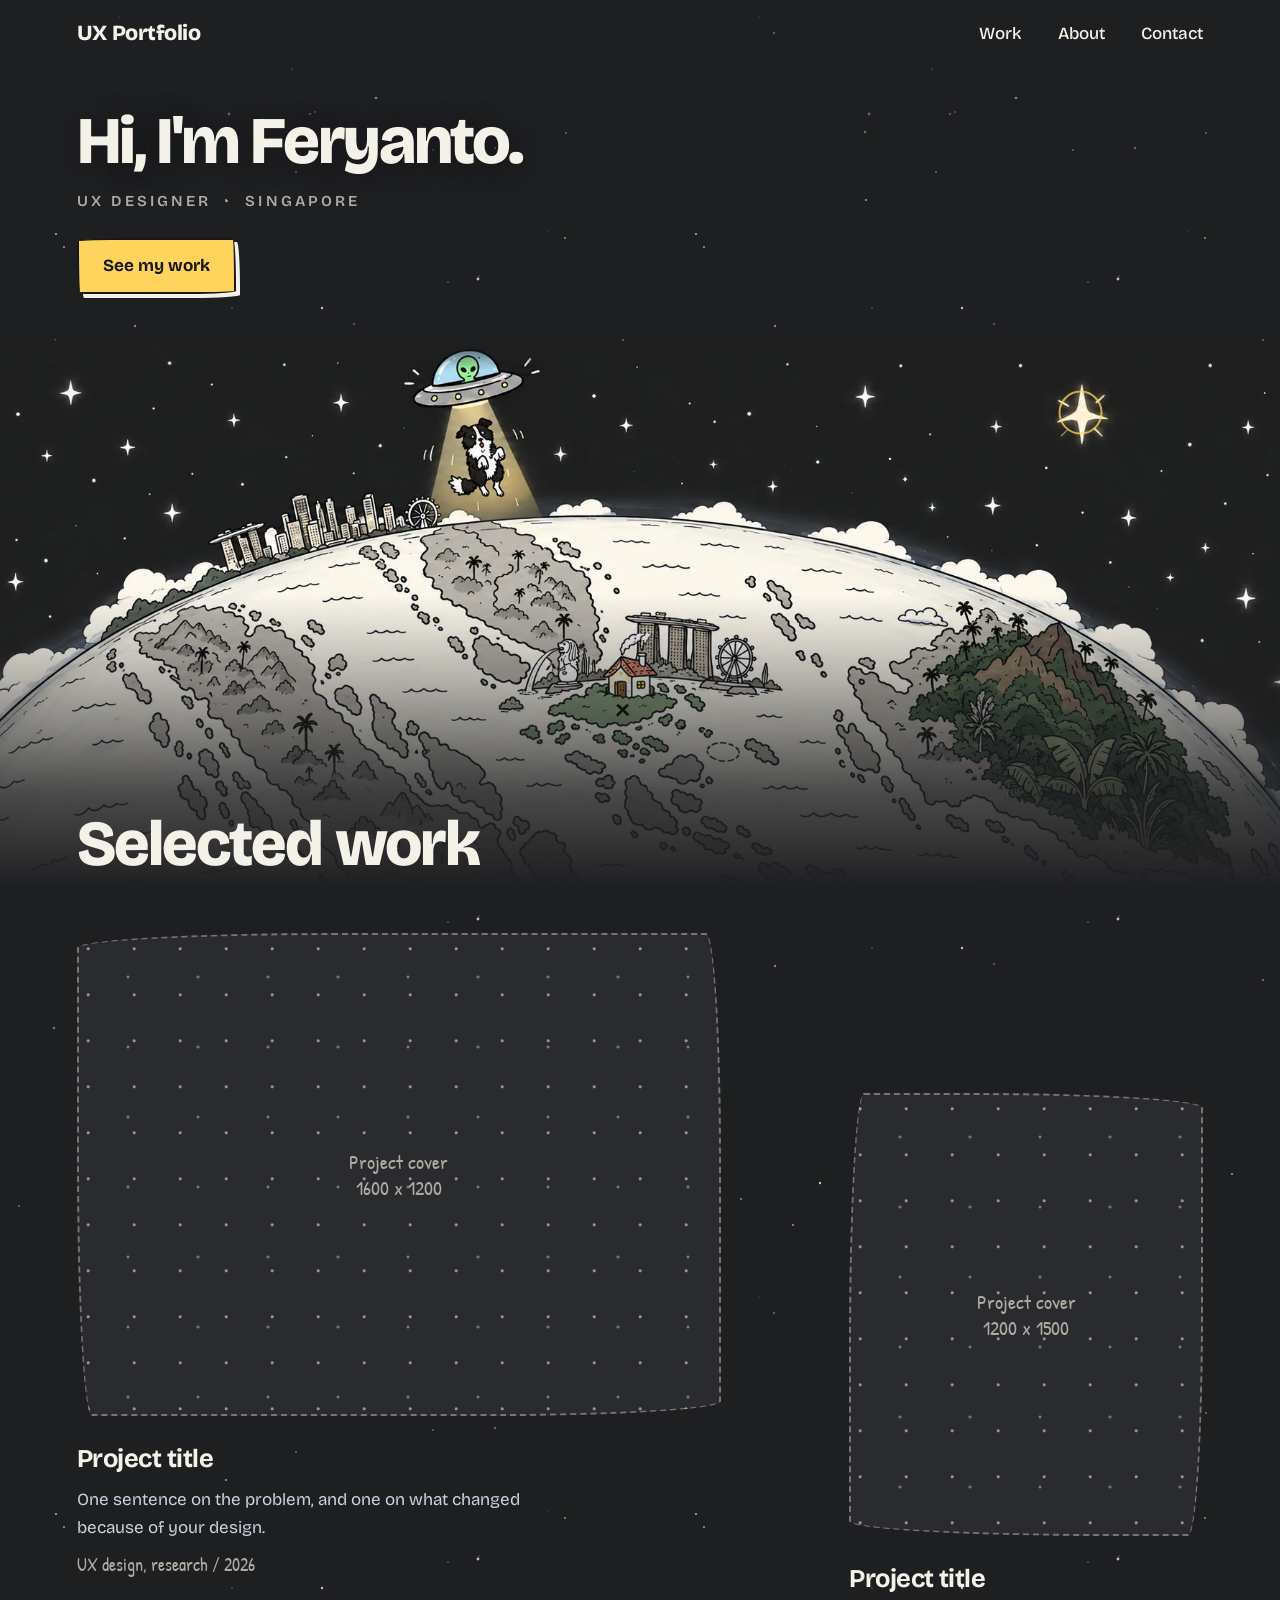
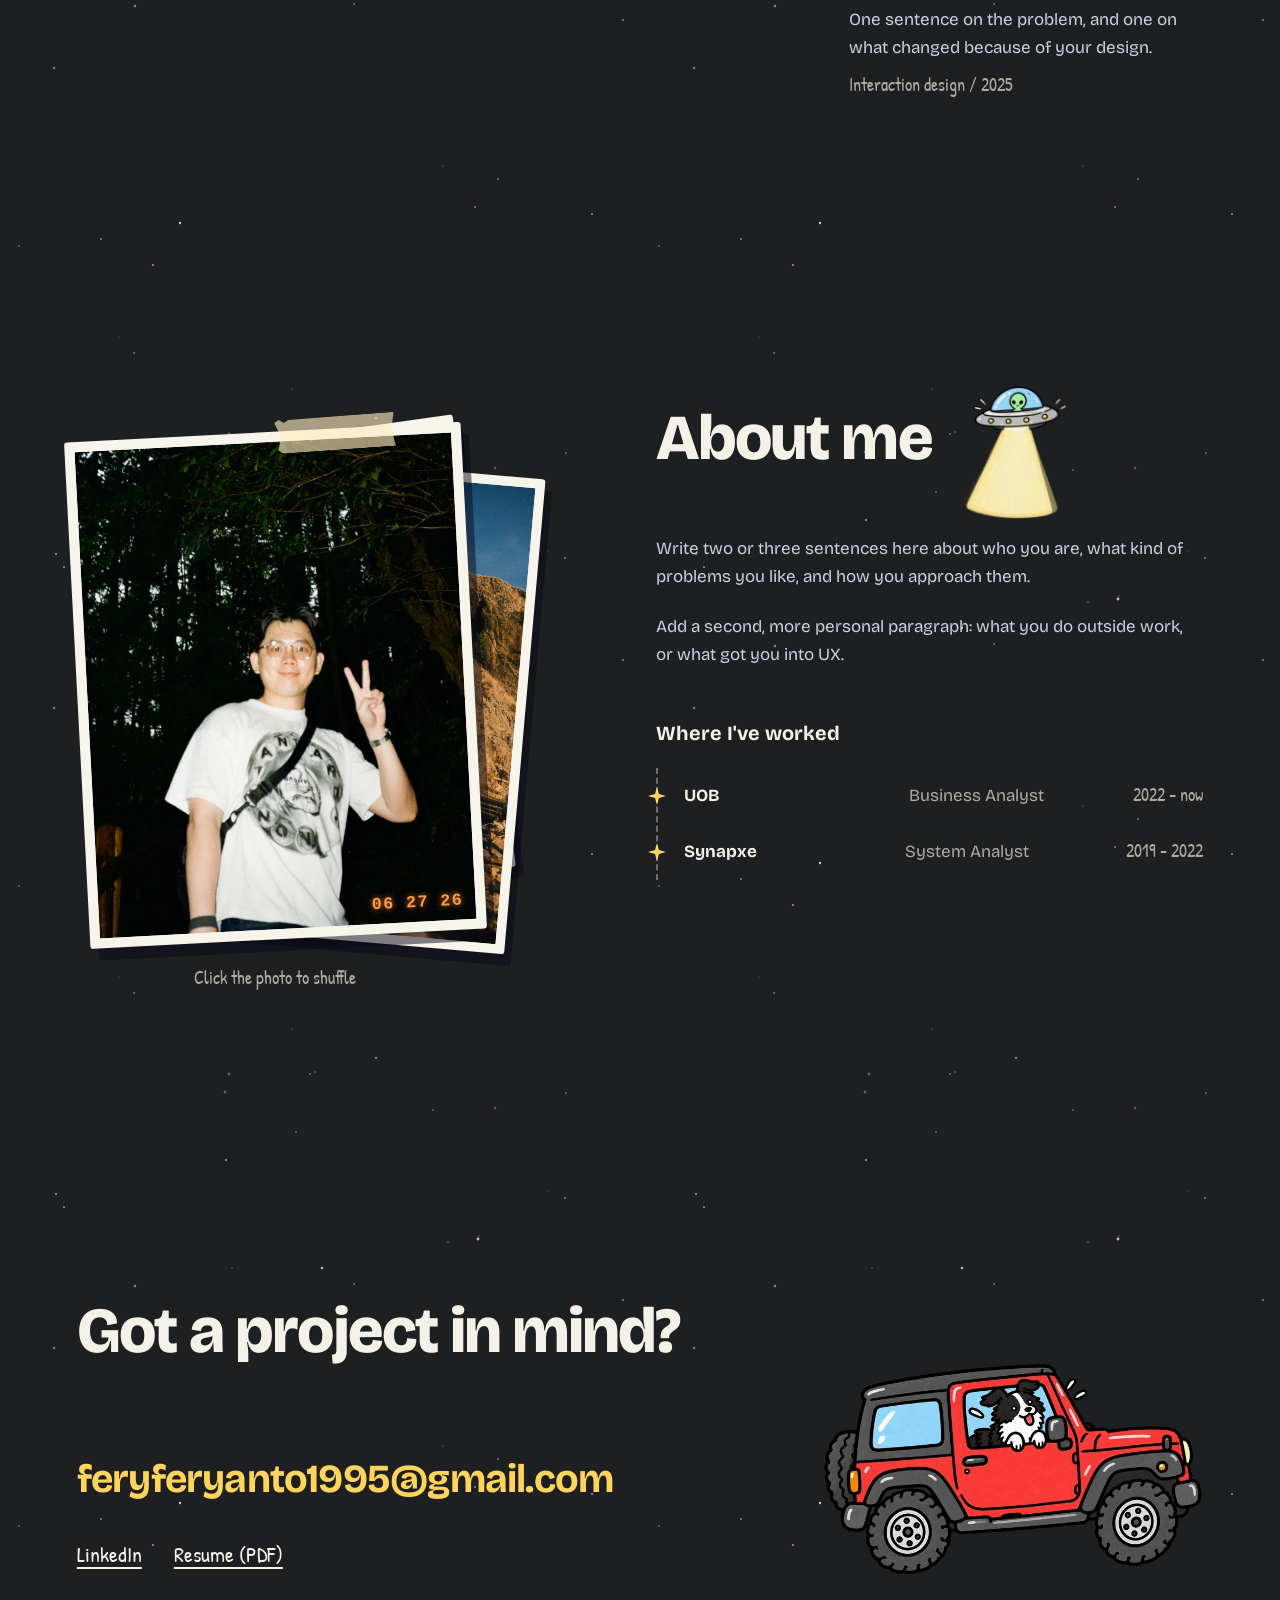
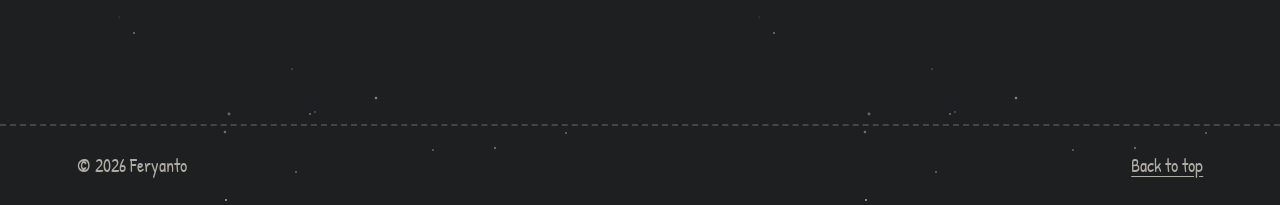
==== index.html @ a729e772 "Readable body text in bright mode; real work history - Paragraph text follows the theme (dark grey i" ====
<!doctype html>
<html lang="en">
<head>
  <meta charset="utf-8">
  <meta name="viewport" content="width=device-width, initial-scale=1">
  <title>Feryanto, UX Designer</title>
  <meta name="description" content="Feryanto is a UX designer based in Singapore.">
  <link rel="preload" as="image" href="assets/hero-globe-grey.webp" fetchpriority="high">
  <link rel="preload" as="image" href="assets/hero-globe-colour.webp">
  <meta name="color-scheme" content="dark">
  <link rel="preconnect" href="https://fonts.googleapis.com">
  <link rel="preconnect" href="https://fonts.gstatic.com" crossorigin>
  <link href="https://fonts.googleapis.com/css2?family=Bricolage+Grotesque:opsz,wght@12..96,400;12..96,500;12..96,700;12..96,800&family=Patrick+Hand&display=swap" rel="stylesheet">
  <link rel="stylesheet" href="style.css">
  <script>
    document.documentElement.classList.add("js");
    try { if (localStorage.getItem("feryanto-theme") === "light") document.documentElement.dataset.theme = "light"; } catch (e) {}
  </script>
</head>
<body>
  <a class="skip" href="#work">Skip to work</a>

  <header class="nav">
    <a class="brand" href="#top">UX Portfolio</a>
    <nav aria-label="Main">
      <a href="#work">Work</a>
      <a href="#about">About</a>
      <a href="#contact">Contact</a>
      <button type="button" class="theme-mini" data-theme-toggle aria-pressed="false" aria-label="Bright mode"></button>
    </nav>
  </header>

  <main id="top">
    <section class="hero" aria-labelledby="hero-title">
      <div class="stage">
        <div class="scenes" role="img" aria-label="Hand-drawn night globe centred on Singapore, Malaysia and Indonesia: a UFO beams up a border collie above the city skyline, with the Merlion, Marina Bay Sands, the Singapore Flyer, a little home and a rainforest mountain.">
        <div class="scene scene-globe">
          <div class="art">
            <img class="art-grey" src="assets/hero-globe-grey.webp" width="1983" height="793" alt="" fetchpriority="high">
            <img class="art-colour" src="assets/hero-globe-colour.webp" width="1983" height="793" alt="" fetchpriority="high">
            <div class="sky-day" aria-hidden="true"></div>
            <button type="button" class="spot" data-key="ufo" data-label="Opportunity" data-tip="37.87 5.6" style="--x:38.43%;--y:7.82%;--r:4.44%" aria-label="Colour in: Opportunity"></button>
            <button type="button" class="spot" data-key="dog" data-label="Me" data-href="#about" data-tip="39.64 18.03" data-tip-side="right" style="--x:38.93%;--y:22.45%;--r:3.33%" aria-label="Me: go to About me"></button>
            <button type="button" class="spot" data-key="skyline" data-label="City skyline" style="--x:27.48%;--y:34.68%;--r:6.56%" aria-label="Colour in: City skyline"></button>
            <button type="button" class="spot" data-key="merlion" data-label="Merlion" style="--x:44.53%;--y:57.00%;--r:2.42%" aria-label="Colour in: Merlion"></button>
            <button type="button" class="spot" data-key="home" data-label="Home" style="--x:49.32%;--y:61.29%;--r:2.52%" aria-label="Colour in: Home"></button>
            <button type="button" class="spot" data-key="mbs" data-label="Marina Bay Sands" style="--x:52.04%;--y:52.71%;--r:3.13%" aria-label="Colour in: Marina Bay Sands"></button>
            <button type="button" class="spot" data-key="flyer" data-label="Singapore Flyer" style="--x:56.98%;--y:57.00%;--r:2.22%" aria-label="Colour in: Singapore Flyer"></button>
            <button type="button" class="spot" data-key="forest" data-label="Rainforest" style="--x:79.93%;--y:70.62%;--r:10.84%" aria-label="Colour in: Rainforest"></button>
            <button type="button" class="spot spot-star" data-key="star" data-theme-toggle style="--x:80.94%;--y:14.50%;--r:2.77%" aria-pressed="false" aria-label="Bright mode"></button>
            <div class="lens" aria-hidden="true"></div>
          </div>
        </div>
          <p class="tip" aria-hidden="true"></p>
        </div>

        <div class="hero-copy">
          <h1 id="hero-title">Hi, I&#39;m Feryanto.</h1>
          <p class="role">UX Designer&nbsp;&nbsp;&middot;&nbsp;&nbsp;Singapore</p>
          <div class="hero-actions">
            <a class="btn" href="#work">See my work</a>
          </div>
        </div>
      </div>
    </section>

    <section id="work" class="work">
      <h2 class="reveal">Selected work</h2>
      <div class="work-grid">
        <article class="project project-a reveal">
          <a href="#" class="project-link">
            <!-- TODO: replace with a real cover image, about 1600x1200 -->
            <div class="cover"><span>Project cover<br>1600 x 1200</span></div>
            <h3>Project title</h3>
            <p>One sentence on the problem, and one on what changed because of your design.</p>
            <p class="meta">UX design, research <span aria-hidden="true">/</span> 2026</p>
          </a>
        </article>
        <article class="project project-b reveal">
          <a href="#" class="project-link">
            <!-- TODO: replace with a real cover image, about 1200x1500 -->
            <div class="cover"><span>Project cover<br>1200 x 1500</span></div>
            <h3>Project title</h3>
            <p>One sentence on the problem, and one on what changed because of your design.</p>
            <p class="meta">Interaction design <span aria-hidden="true">/</span> 2025</p>
          </a>
        </article>
      </div>
    </section>

    <section id="about" class="about">
      <div class="photos reveal">
        <!-- Photos: add or remove .snap items freely; the shuffle handles any count. -->
        <button type="button" class="stack" aria-label="Show the next photo">
          <figure class="snap" data-pos="0">
            <div class="snap-img"><img src="assets/photo-profile.webp" width="1100" height="1406" alt="Feryanto smiling and making a peace sign on a forest trail at dusk" loading="lazy" decoding="async"></div>
            <span class="stamp" aria-hidden="true">06 27 26</span>
          </figure>
          <figure class="snap" data-pos="1">
            <div class="snap-img"><img src="assets/photo-1.webp" width="1100" height="1406" alt="A deer resting on a sunlit, rocky hillside under a deep blue sky" loading="lazy" decoding="async"></div>
            <span class="stamp" aria-hidden="true">07 13 24</span>
          </figure>
          <figure class="snap" data-pos="2">
            <div class="snap-img"><img src="assets/photo-2.webp" width="1100" height="1406" alt="A tiered temple on a lake in Bali with mountains behind and two white geese in front" loading="lazy" decoding="async"></div>
            <span class="stamp" aria-hidden="true">07 06 24</span>
          </figure>
        </button>
        <span class="tape" aria-hidden="true"></span>
        <p class="stack-hint" aria-live="polite">Tap the photo to shuffle</p>
      </div>
      <div class="about-text reveal">
        <div class="about-head">
          <h2>About me</h2>
          <picture class="about-ufo">
            <source srcset="assets/ufo-still.webp" media="(prefers-reduced-motion: reduce)">
            <img src="assets/ufo.webp" width="240" height="280" alt="" loading="lazy" decoding="async">
          </picture>
        </div>
        <p>Write two or three sentences here about who you are, what kind of problems you like, and how you approach them.</p>
        <p>Add a second, more personal paragraph: what you do outside work, or what got you into UX.</p>
        <h3 class="xp-title">Where I've worked</h3>
        <ol class="xp">
          <li><span class="xp-co">UOB</span><span class="xp-role">Business Analyst</span><span class="xp-yr">2022 - now</span></li>
          <li><span class="xp-co">Synapxe</span><span class="xp-role">System Analyst</span><span class="xp-yr">2019 - 2022</span></li>
        </ol>
      </div>
    </section>

    <section id="contact" class="contact">
      <h2 class="reveal">Got a project in mind?</h2>
      <div class="contact-body">
        <div class="contact-text">
          <a class="mail reveal" href="mailto:feryferyanto1995@gmail.com">feryferyanto1995@gmail.com</a>
          <ul class="links reveal">
            <li><a href="https://www.linkedin.com/in/feryferyanto/" target="_blank" rel="noopener">LinkedIn</a></li>
            <li><a href="#">Resume (PDF)</a></li>
          </ul>
        </div>
        <picture class="jeep reveal">
          <source srcset="assets/collie-jeep-still.webp" media="(prefers-reduced-motion: reduce)">
          <img src="assets/collie-jeep.webp" width="720" height="402" alt="A border collie waving from the window of a red jeep" loading="lazy" decoding="async">
        </picture>
      </div>
    </section>
  </main>

  <footer class="foot">
    <p>&copy; 2026 Feryanto</p>
    <a href="#top">Back to top</a>
  </footer>

  <script src="main.js" defer></script>
</body>
</html>
---- style.css ----
:root {
  --night: #1E1F21;
  --night-2: #2A2B2E;
  --ink: #18181A;
  --chalk: #F4F1E8;
  --mute: #ADABA2;
  --star: #FFD45C;
  --body: #CDD0E0; /* paragraph text */
  --accent: var(--star); /* accent for lines and text; darker in bright mode for contrast */
  --line: rgba(244, 241, 232, .38);
  --wobble: 255px 15px 225px 15px / 15px 225px 15px 255px;
  --wobble-2: 15px 225px 15px 255px / 255px 15px 225px 15px;
  --display: "Bricolage Grotesque", system-ui, sans-serif;
  --hand: "Patrick Hand", "Comic Sans MS", cursive;
  --gutter: max(16px, 6vw);
  --ease: cubic-bezier(.16, 1, .3, 1);
  color-scheme: dark;
}
/* Bright mode, toggled by the bright star in the hero. */
:root[data-theme="light"] {
  --night: #F3EFE6;
  --night-2: #E6E0D2;
  --chalk: #1E1F21;
  --mute: #5C5A52;
  --line: rgba(30, 31, 33, .32);
  --accent: #9A6700;
  --body: #3A3B3F;
  color-scheme: light;
}

*, *::before, *::after { box-sizing: border-box; }
html { scroll-behavior: smooth; }
body {
  margin: 0;
  background: url("data:image/svg+xml,<svg xmlns='http://www.w3.org/2000/svg' width='640' height='640'><circle cx='153' cy='585' r='1.1' fill='%23C9B6FF' opacity='0.71'/><circle cx='548' cy='231' r='0.5' fill='%23fff' opacity='0.28'/><circle cx='623' cy='340' r='0.9' fill='%23fff' opacity='0.52'/><circle cx='498' cy='499' r='0.9' fill='%23fff' opacity='0.49'/><circle cx='232' cy='308' r='0.6' fill='%23fff' opacity='0.62'/><circle cx='229' cy='114' r='1.4' fill='%23fff' opacity='0.31'/><circle cx='292' cy='69' r='0.6' fill='%23fff' opacity='0.56'/><circle cx='54' cy='388' r='1.3' fill='%23fff' opacity='0.38'/><circle cx='226' cy='200' r='1.0' fill='%23fff' opacity='0.61'/><circle cx='101' cy='559' r='1.1' fill='%23fff' opacity='0.44'/><circle cx='310' cy='114' r='0.7' fill='%23fff' opacity='0.71'/><circle cx='315' cy='112' r='0.9' fill='%23C9B6FF' opacity='0.34'/><circle cx='443' cy='486' r='0.6' fill='%23fff' opacity='0.52'/><circle cx='565' cy='238' r='0.9' fill='%23fff' opacity='0.57'/><circle cx='322' cy='308' r='1.2' fill='%23fff' opacity='0.73'/><circle cx='566' cy='133' r='0.7' fill='%23fff' opacity='0.72'/><circle cx='134' cy='33' r='0.8' fill='%23fff' opacity='0.66'/><circle cx='135' cy='326' r='1.2' fill='%23fff' opacity='0.46'/><circle cx='225' cy='132' r='1.3' fill='%23fff' opacity='0.35'/><circle cx='448' cy='282' r='0.7' fill='%23fff' opacity='0.51'/><circle cx='64' cy='247' r='0.9' fill='%23fff' opacity='0.63'/><circle cx='495' cy='148' r='1.1' fill='%23C9B6FF' opacity='0.54'/><circle cx='475' cy='527' r='1.0' fill='%23C9B6FF' opacity='0.68'/><circle cx='478' cy='279' r='1.4' fill='%23fff' opacity='0.71'/><circle cx='180' cy='543' r='1.2' fill='%23fff' opacity='0.74'/><circle cx='19' cy='566' r='0.7' fill='%23fff' opacity='0.74'/><circle cx='592' cy='534' r='1.1' fill='%23fff' opacity='0.53'/><circle cx='119' cy='17' r='0.5' fill='%23fff' opacity='0.32'/><circle cx='56' cy='234' r='0.9' fill='%23fff' opacity='0.75'/><circle cx='354' cy='324' r='0.9' fill='%23C9B6FF' opacity='0.52'/><circle cx='433' cy='150' r='0.9' fill='%23fff' opacity='0.34'/><circle cx='479' cy='276' r='0.6' fill='%23C9B6FF' opacity='0.71'/><circle cx='376' cy='98' r='1.3' fill='%23fff' opacity='0.44'/><circle cx='296' cy='172' r='0.8' fill='%23fff' opacity='0.59'/></svg>") 0 0 / 640px 640px, var(--night);
  color: var(--chalk);
  font: 400 1.0625rem/1.65 var(--display);
  -webkit-font-smoothing: antialiased;
  overflow-x: hidden;
  transition: background-color .8s ease, color .8s ease;
}
a { color: inherit; }
img, svg { display: block; }
::selection { background: var(--star); color: var(--ink); }

.skip {
  position: absolute; left: 16px; top: -60px; z-index: 30;
  background: var(--star); color: var(--ink); padding: 8px 14px; border-radius: var(--wobble);
}
.skip:focus { top: 12px; }
:focus-visible { outline: 3px dashed var(--accent); outline-offset: 4px; }

/* ---------- nav ---------- */
.nav {
  position: absolute; inset: 0 0 auto; z-index: 20;
  height: 68px; padding: 0 var(--gutter);
  display: flex; align-items: center; justify-content: space-between;
}
.brand { font-weight: 800; font-size: 1.35rem; letter-spacing: -.02em; text-decoration: none; }
.nav nav { display: flex; gap: clamp(16px, 3vw, 36px); }
.nav nav a { text-decoration: none; font-weight: 500; }
.theme-mini {
  display: none; width: 34px; height: 34px; padding: 0; border: 0; background: none; cursor: pointer;
}
.theme-mini::before {
  content: ""; display: block; width: 22px; height: 22px; margin: auto; background: var(--star);
  clip-path: polygon(50% 0, 61% 39%, 100% 50%, 61% 61%, 50% 100%, 39% 61%, 0 50%, 39% 39%);
}
.nav nav a:hover { text-decoration: underline wavy var(--accent) 1.5px; text-underline-offset: 6px; }

/* ---------- hero ----------
   Two illustrated scenes (round globe, then flat horizon), each drawn twice: a greyscale base
   and a colour copy masked to the lens and to every object the visitor has hovered. */
.hero { position: relative; }
.stage { position: relative; height: 100dvh; min-height: 640px; overflow: hidden; overflow: clip; isolation: isolate; }
.scenes { position: absolute; inset: 0; }
.scene { position: absolute; inset: 0; display: flex; align-items: flex-end; justify-content: center; }

/* Art keeps the image ratio (1983x793), always spans the full width and sits on the bottom edge.
   It grows when the screen is tall so the scene fills everything below the copy; its sky is the
   page colour, so only a short top fade is needed to melt the star field into it. */
.art {
  --w: max(100vw, (100dvh - 330px) * 2.5);
  position: relative; flex: none; width: var(--w); aspect-ratio: 1983 / 793;
  -webkit-mask-image: linear-gradient(transparent, #000 7%);
  mask-image: linear-gradient(transparent, #000 7%);
}
/* Bottom of the hero dissolves into the page, so scrolling flows straight into the next section. */
.stage::after {
  content: ""; position: absolute; inset: auto 0 0; height: 34%; z-index: 4; pointer-events: none;
  background: linear-gradient(transparent, color-mix(in srgb, var(--night) 35%, transparent) 30%, color-mix(in srgb, var(--night) 80%, transparent) 65%, var(--night) 96%);
  transition: background .8s ease;
}
.art img { position: absolute; inset: 0; width: 100%; height: 100%; user-select: none; -webkit-user-drag: none; }
.art-colour { pointer-events: none; }

/* Daytime sky: painted only where the night sky is (alpha mask cut from the artwork), and
   spread outward from the bright star by a growing circle. */
.sky-day {
  position: absolute; inset: 0; z-index: 1; pointer-events: none;
  background: linear-gradient(#F3EFE6 2%, #CFE6F2 30%, #E3F1F7 62%, #F6EEDC);
  -webkit-mask-image: url(assets/hero-sky-mask.webp), radial-gradient(circle var(--sun) at 81% 14.5%, #000 calc(100% - 1px), transparent 100%);
  -webkit-mask-size: 100% 100%, auto; -webkit-mask-repeat: no-repeat; -webkit-mask-composite: source-in;
  mask-image: url(assets/hero-sky-mask.webp), radial-gradient(circle var(--sun) at 81% 14.5%, #000 calc(100% - 1px), transparent 100%);
  mask-size: 100% 100%, auto; mask-repeat: no-repeat; mask-composite: intersect;
  transition: --sun 1.6s cubic-bezier(.65, 0, .35, 1);
}
/* During a theme switch the view transition does the animating, so everything underneath
   (page colours, daylight sky, colour flood) jumps straight to its final state. */
.theme-switching, .theme-switching * { transition: none !important; }
::view-transition-old(root), ::view-transition-new(root) { animation: none; mix-blend-mode: normal; }
@property --vt-r { syntax: "<length>"; inherits: false; initial-value: 0px; }
::view-transition-new(root) {
  -webkit-mask-image: radial-gradient(circle at var(--vt-x) var(--vt-y), #000 max(0px, calc(var(--vt-r) - 160px)), transparent var(--vt-r));
  mask-image: radial-gradient(circle at var(--vt-x) var(--vt-y), #000 max(0px, calc(var(--vt-r) - 160px)), transparent var(--vt-r));
}
@property --sun { syntax: "<length>"; inherits: false; initial-value: 0px; }
:root[data-theme="light"] .sky-day { --sun: 3200px; }

.spot {
  position: absolute; left: var(--x); top: var(--y); z-index: 2;
  width: calc(var(--r) * 2); aspect-ratio: 1; translate: -50% -50%;
  padding: 0; border: 0; border-radius: 50%; background: transparent; cursor: pointer;
}
/* The bright star doubles as the dark / bright switch; a slow ping hints that it does something. */
.spot-star::after {
  content: ""; position: absolute; inset: 22%; border-radius: 50%;
  border: 2px solid rgba(255, 212, 92, .75); animation: ping 2.6s ease-out infinite;
}
@keyframes ping { from { transform: scale(.55); opacity: .9; } to { transform: scale(1.45); opacity: 0; } }
.spot:focus-visible { outline: 3px dashed var(--accent); outline-offset: 2px; }

.lens {
  position: absolute; left: 0; top: 0; z-index: 3;
  width: 180px; height: 180px; border-radius: 50%;
  border: 2px dashed rgba(24, 24, 26, .8);
  box-shadow: 0 0 0 2px rgba(244, 241, 232, .6), inset 0 0 0 1px rgba(244, 241, 232, .35);
  pointer-events: none; opacity: 0;
  transition: opacity .25s ease;
}
.lens.on { opacity: 1; }
.hero.is-complete .lens, :root[data-theme="light"] .lens { opacity: 0; }

.tip {
  position: absolute; left: 0; top: 0; z-index: 6; margin: 0;
  font: 1.2rem/1 var(--hand); color: #18181A; background: #F4F1E8;
  padding: 6px 12px 5px; border: 2px solid var(--ink); border-radius: var(--wobble);
  pointer-events: none; white-space: nowrap; opacity: 0;
  translate: -50% calc(-100% - 8px);
  transition: opacity .2s ease;
}
.tip.on { opacity: 1; }

.hero-copy {
  position: absolute; z-index: 5;
  top: clamp(88px, 12vh, 132px); left: var(--gutter);
  max-width: 46rem; padding-right: 16px;
}
.hero-copy h1 {
  margin: 0; font-weight: 800; letter-spacing: -.035em; line-height: 1;
  font-size: clamp(2.6rem, 5.2vw, 4.5rem);
  text-shadow: 0 2px 24px rgba(20, 21, 23, .85);
}
.role {
  margin: 14px 0 0; font-size: .95rem; font-weight: 600; letter-spacing: .2em; text-transform: uppercase;
  color: var(--mute);
}
:root[data-theme="light"] .hero-copy h1 { text-shadow: none; }
.hero-actions { display: flex; flex-wrap: wrap; align-items: center; gap: 14px 18px; margin-top: 24px; }

.btn {
  display: inline-block; white-space: nowrap;
  background: var(--star); color: var(--ink);
  font-weight: 700; text-decoration: none; padding: 12px 24px;
  border: 2px solid var(--ink); border-radius: var(--wobble);
  box-shadow: 4px 4px 0 var(--chalk);
  transition: transform .2s var(--ease), box-shadow .2s var(--ease);
}
.btn:hover { transform: translate(-2px, -2px); box-shadow: 6px 6px 0 var(--chalk); }
.btn:active { transform: translate(3px, 3px); box-shadow: 1px 1px 0 var(--chalk); }


/* ---------- sections ---------- */
section:not(.hero) { padding: clamp(80px, 12vw, 160px) var(--gutter); max-width: 1400px; margin: 0 auto; }
/* Selected work starts inside the faded bottom of the globe, so there is no gap or edge between them. */
section.work { position: relative; z-index: 1; margin-top: calc(-1 * clamp(60px, 10vh, 120px)); padding-top: 0; }

/* Scroll handoff (browsers with scroll timelines): the globe drifts down slower than the page and
   sinks back into the night, the intro lifts away, and the work heading and cards rise in. Only
   transform and opacity move; with reduced motion, or without support, the page scrolls plainly. */
@supports (animation-timeline: view()) {
  @media (prefers-reduced-motion: no-preference) {
    main { timeline-scope: --hero; }
    .hero { view-timeline: --hero block; }
    .scenes { animation: sink linear both; animation-timeline: --hero; animation-range: exit 0% exit 100%; }
    .hero-copy { animation: lift linear both; animation-timeline: --hero; animation-range: exit 0% exit 45%; }
    /* The heading rises as the hero leaves, so it never sits on top of the globe at rest. */
    .work > h2 { animation: rise linear both; animation-timeline: --hero; animation-range: exit 5% exit 55%; }
    .work-grid { animation: rise linear both; animation-timeline: view(); animation-range: entry 0% entry 90%; }
    @keyframes sink { to { transform: translateY(25%); opacity: 0; } }
    @keyframes lift { to { transform: translateY(-48px); opacity: 0; } }
    @keyframes rise { from { transform: translateY(70px); opacity: 0; } }
  }
}

h2 { margin: 0; font-weight: 800; letter-spacing: -.03em; line-height: 1.05; font-size: clamp(2.3rem, 5vw, 4rem); }

.work-grid { display: grid; grid-template-columns: repeat(12, 1fr); gap: 32px; margin-top: 56px; }
.project-a { grid-column: 1 / 8; }
.project-b { grid-column: 9 / 13; margin-top: 160px; }
.project-link { display: block; text-decoration: none; }
.cover {
  display: grid; place-items: center; text-align: center;
  aspect-ratio: 4 / 3; border: 2px dashed var(--line); border-radius: var(--wobble);
  background:
    radial-gradient(circle at 20% 30%, rgba(255, 255, 255, .5) 0 1px, transparent 2px) 0 0 / 46px 46px,
    radial-gradient(circle at 70% 60%, rgba(255, 255, 255, .35) 0 1px, transparent 2px) 0 0 / 70px 70px,
    var(--night-2);
  font: 1.25rem/1.3 var(--hand); color: var(--mute);
  transition: transform .5s var(--ease), border-color .3s ease;
}
.project-b .cover { aspect-ratio: 4 / 5; border-radius: var(--wobble-2); }
.project-link:hover .cover { transform: translateY(-6px) rotate(-1deg); border-color: var(--accent); }
.project h3 { margin: 22px 0 6px; font-size: 1.6rem; font-weight: 700; letter-spacing: -.02em; }
.project-link:hover h3 { text-decoration: underline wavy var(--accent) 1.5px; text-underline-offset: 7px; }
.project p { margin: 0; color: var(--body); max-width: 46ch; }
.project .meta { margin-top: 10px; font: 1.15rem var(--hand); color: var(--mute); }

.about { display: grid; grid-template-columns: repeat(12, 1fr); gap: 32px; align-items: start; }
/* Photo stack: click to send the front photo to the back. */
.photos { grid-column: 1 / 6; position: relative; margin-top: 28px; padding-right: 12%; }
.stack {
  position: relative; display: block; width: 100%; aspect-ratio: 9 / 11.5;
  padding: 0; border: 0; background: none; cursor: pointer; -webkit-tap-highlight-color: transparent;
}
.stack:focus-visible { outline-offset: 12px; }
.snap {
  position: absolute; inset: 0; margin: 0;
  background: #F7F4EC; padding: 10px; border-radius: 3px;
  box-shadow: 8px 12px 0 rgba(8, 9, 24, .5);
  transition: transform .6s var(--ease), box-shadow .6s var(--ease);
}
.snap[data-pos="0"] { z-index: 3; transform: rotate(-3deg); }
.snap[data-pos="1"] { z-index: 2; transform: translate(16%, 3%) rotate(5deg) scale(.94); }
.snap[data-pos="2"] { z-index: 1; transform: translate(8%, -4%) rotate(-8deg) scale(.9); }
.snap[data-pos="3"], .snap[data-pos="4"], .snap[data-pos="5"] { z-index: 0; transform: translate(4%, 0) rotate(2deg) scale(.86); }
.snap.is-leaving { z-index: 4; transform: translate(-62%, 6%) rotate(-14deg); }
.stack:hover .snap[data-pos="0"]:not(.is-leaving) { transform: rotate(-4.5deg) translateY(-6px); box-shadow: 12px 18px 0 rgba(8, 9, 24, .45); }
.snap-img {
  display: grid; place-items: center; width: 100%; height: 100%; overflow: hidden;
  font: 1.3rem/1.3 var(--hand); color: rgba(22, 24, 42, .72); text-align: center;
}
.snap-img img { width: 100%; height: 100%; object-fit: cover; }
.stamp {
  position: absolute; right: 22px; bottom: 20px;
  font: 600 1.05rem/1 ui-monospace, "SF Mono", Menlo, monospace; letter-spacing: .08em;
  color: #FF9A3C; text-shadow: 0 0 6px rgba(255, 140, 40, .85);
}
.tape {
  position: absolute; z-index: 5; top: -16px; left: 44%; width: 120px; height: 34px;
  rotate: -4deg; pointer-events: none;
  background: rgba(255, 236, 190, .62);
  box-shadow: 0 1px 3px rgba(8, 9, 24, .25);
  clip-path: polygon(0 8%, 4% 0, 8% 10%, 12% 2%, 100% 0, 97% 50%, 100% 100%, 6% 100%, 2% 90%, 5% 50%);
}
.stack-hint { margin: 26px 0 0; text-align: center; font: 1.15rem var(--hand); color: var(--mute); }
.about-text { grid-column: 7 / 13; }
/* The UFO hovers beside the heading, its beam falling past the first lines of the bio. */
.about-head { display: flex; align-items: flex-start; gap: clamp(12px, 2vw, 28px); }
.about-ufo { flex: none; width: clamp(92px, 9vw, 140px); margin: -18px 0 -8px; pointer-events: none; }
.about-ufo img { width: 100%; height: auto; }
.about-text p { margin: 22px 0 0; color: var(--body); max-width: 58ch; }
.xp-title { margin: 48px 0 0; font-size: 1.25rem; font-weight: 700; }
.xp { list-style: none; margin: 18px 0 0; padding: 0 0 0 26px; border-left: 2px dashed var(--line); }
.xp li { position: relative; display: grid; grid-template-columns: 1fr 1fr auto; gap: 4px 16px; padding: 14px 0; }
.xp li::before {
  content: ""; position: absolute; left: -36px; top: 19px; width: 18px; height: 18px; background: var(--star);
  clip-path: polygon(50% 0, 61% 39%, 100% 50%, 61% 61%, 50% 100%, 39% 61%, 0 50%, 39% 39%);
}
.xp-co { font-weight: 700; }
.xp-role { color: var(--mute); }
.xp-yr { font: 1.15rem var(--hand); color: var(--mute); }

.contact { padding-bottom: clamp(80px, 10vw, 140px); }
.mail {
  display: inline-block; margin-top: 28px; max-width: 100%; overflow-wrap: anywhere;
  font-weight: 700; letter-spacing: -.02em; color: var(--accent); text-decoration: none;
  font-size: clamp(1.4rem, 3.1vw, 3rem); line-height: 1.15;
  background: linear-gradient(var(--accent), var(--accent)) 0 100% / 0 3px no-repeat;
  transition: background-size .5s var(--ease);
}
.mail:hover { background-size: 100% 3px; }
/* Email on the left, the border collie driving its jeep on the right. */
.contact-body { display: grid; grid-template-columns: minmax(0, 1fr) auto; align-items: end; gap: 24px 48px; }
.jeep { display: block; width: clamp(240px, 30vw, 420px); margin-bottom: -8px; }
.jeep img { width: 100%; height: auto; }
.links { display: flex; flex-wrap: wrap; gap: 12px 32px; list-style: none; margin: 36px 0 0; padding: 0; }
.links a { font: 1.35rem var(--hand); text-underline-offset: 5px; }
.links a:hover { color: var(--accent); }

.foot {
  display: flex; justify-content: space-between; gap: 16px; flex-wrap: wrap;
  padding: 28px var(--gutter); border-top: 2px dashed rgba(244, 241, 232, .18);
  color: var(--mute); font: 1.1rem var(--hand);
}
.foot p { margin: 0; }
.foot a { text-underline-offset: 4px; }

.js .reveal { opacity: 0; transform: translateY(28px); transition: opacity .8s var(--ease), transform .8s var(--ease); }
.js .reveal.in { opacity: 1; transform: none; }

/* ---------- small screens ---------- */
@media (max-width: 767px) {
  .nav { height: 60px; }
  .stage { height: 100svh; min-height: 560px; }
  .art { --w: 230vw; }
  .stage::after { height: 16%; }
  .nav nav { gap: 14px; align-items: center; font-size: .95rem; }
  .brand { font-size: 1.15rem; }
  .theme-mini { display: block; }
  .hero-copy { top: 80px; right: 16px; }
  .work-grid, .about { grid-template-columns: 1fr; gap: 48px; }
  .project-a, .project-b, .photos, .about-text { grid-column: auto; margin-top: 0; }
  .photos { width: min(78%, 320px); margin: 40px auto 0; padding-right: 0; }
  .xp li { grid-template-columns: 1fr; }
  .contact-body { grid-template-columns: 1fr; }
  .jeep { width: min(100%, 320px); justify-self: end; }
}

@media (prefers-reduced-motion: reduce) {
  html { scroll-behavior: auto; }
  .js .reveal { transform: none; transition: opacity .3s linear; }
  .btn, .cover, .mail, .snap, .sky-day, body { transition: none; }
  .spot-star::after { animation: none; opacity: .8; }
}

/* Star cursor (matches the bright star in the hero). It brightens over anything clickable. */
html { cursor: url("data:image/svg+xml,%3Csvg%20xmlns%3D'http%3A%2F%2Fwww.w3.org%2F2000%2Fsvg'%20width%3D'32'%20height%3D'32'%20viewBox%3D'0%200%2032%2032'%3E%3Ccircle%20cx%3D'16'%20cy%3D'16'%20r%3D'8'%20fill%3D'%23FFE7A0'%20opacity%3D'.38'%2F%3E%3Cpath%20d%3D'M16%203C17%2012%2020%2015%2029%2016C20%2017%2017%2020%2016%2029C15%2020%2012%2017%203%2016C12%2015%2015%2012%2016%203Z'%20fill%3D'%23FFF4CF'%20stroke%3D'%23A9750A'%20stroke-width%3D'1.3'%20stroke-linejoin%3D'round'%2F%3E%3Cpath%20d%3D'M22.5%208l2.2-2.2M9.5%208L7.3%205.8M22.5%2024l2.2%202.2M9.5%2024l-2.2%202.2'%20stroke%3D'%23E3A92A'%20stroke-width%3D'1.5'%20stroke-linecap%3D'round'%2F%3E%3C%2Fsvg%3E") 16 16, auto; }
a, button, .btn, .spot, .stack, .theme-mini, label[for] { cursor: url("data:image/svg+xml,%3Csvg%20xmlns%3D'http%3A%2F%2Fwww.w3.org%2F2000%2Fsvg'%20width%3D'32'%20height%3D'32'%20viewBox%3D'0%200%2032%2032'%3E%3Ccircle%20cx%3D'16'%20cy%3D'16'%20r%3D'11'%20fill%3D'%23FFD45C'%20opacity%3D'.38'%2F%3E%3Cpath%20d%3D'M16%203C17%2012%2020%2015%2029%2016C20%2017%2017%2020%2016%2029C15%2020%2012%2017%203%2016C12%2015%2015%2012%2016%203Z'%20fill%3D'%23FFD45C'%20stroke%3D'%23A9750A'%20stroke-width%3D'1.3'%20stroke-linejoin%3D'round'%2F%3E%3Cpath%20d%3D'M22.5%208l2.2-2.2M9.5%208L7.3%205.8M22.5%2024l2.2%202.2M9.5%2024l-2.2%202.2'%20stroke%3D'%23E3A92A'%20stroke-width%3D'1.5'%20stroke-linecap%3D'round'%2F%3E%3C%2Fsvg%3E") 16 16, pointer; }
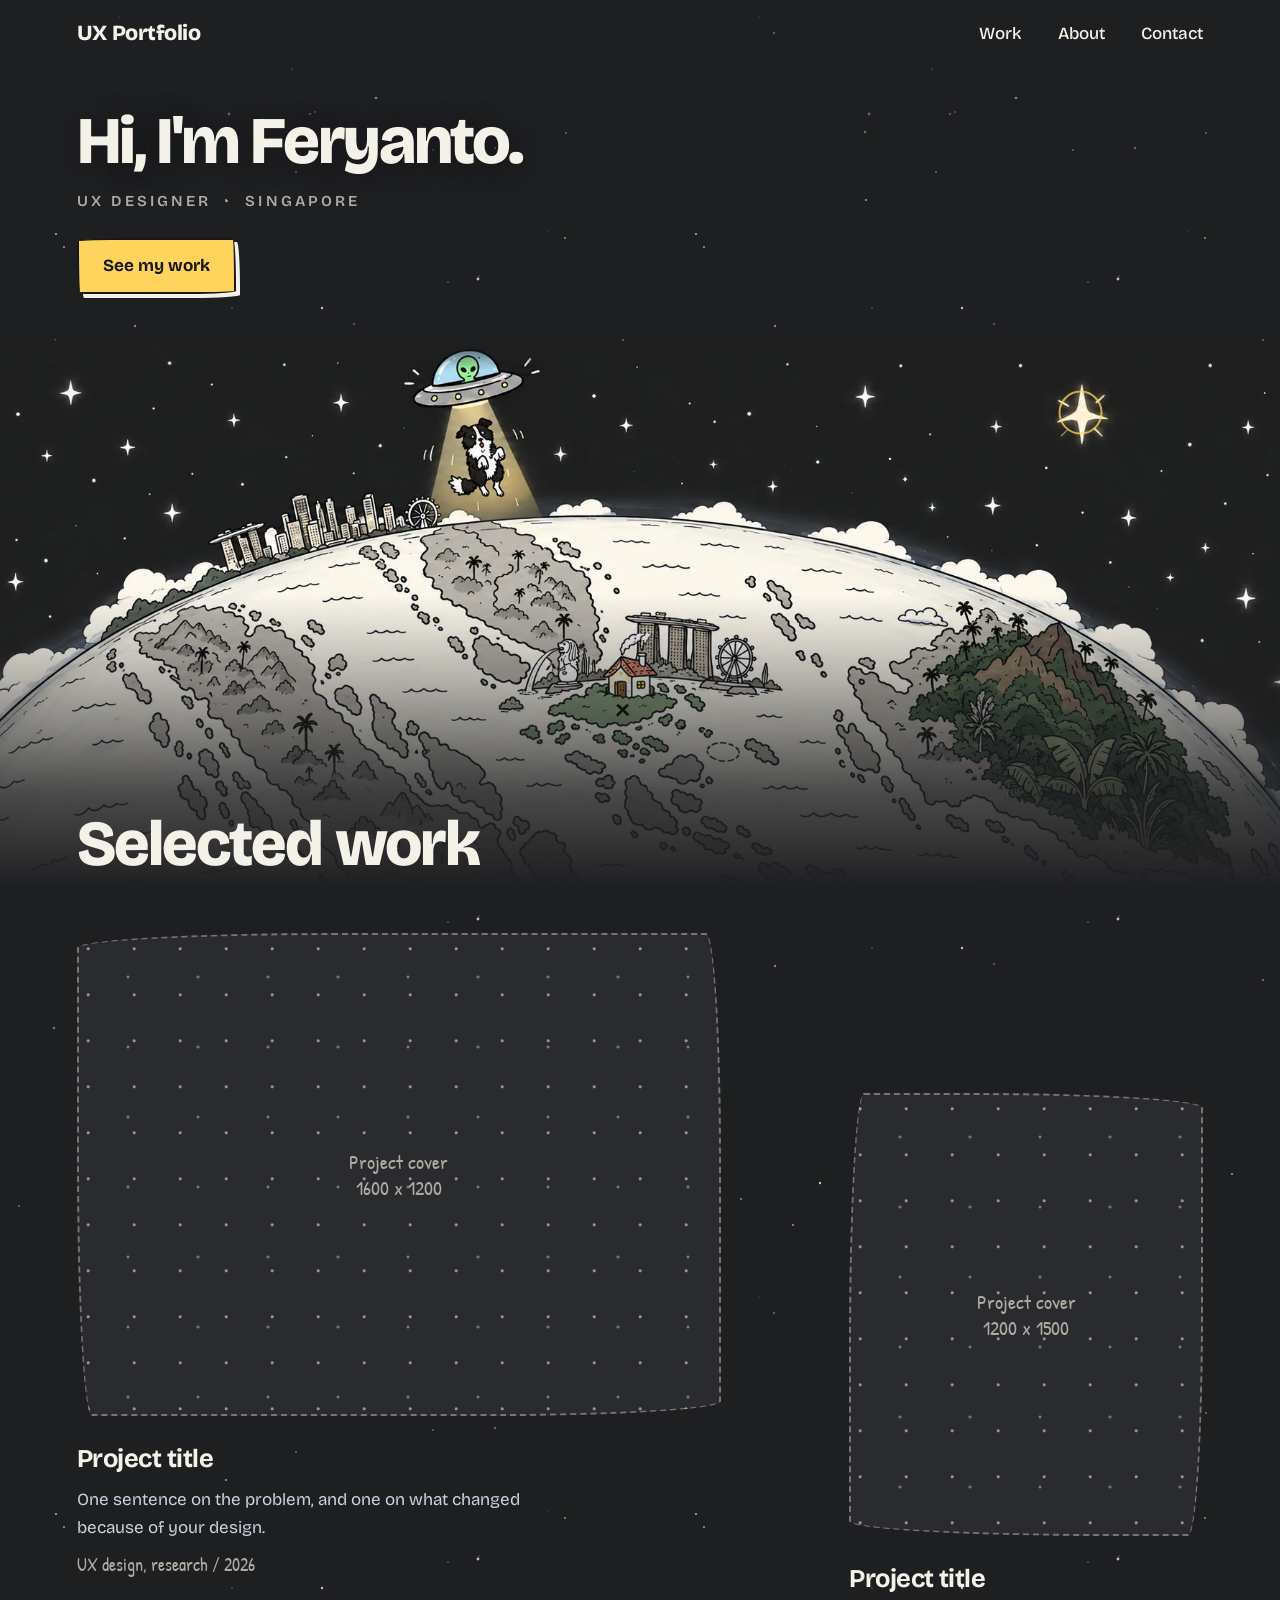
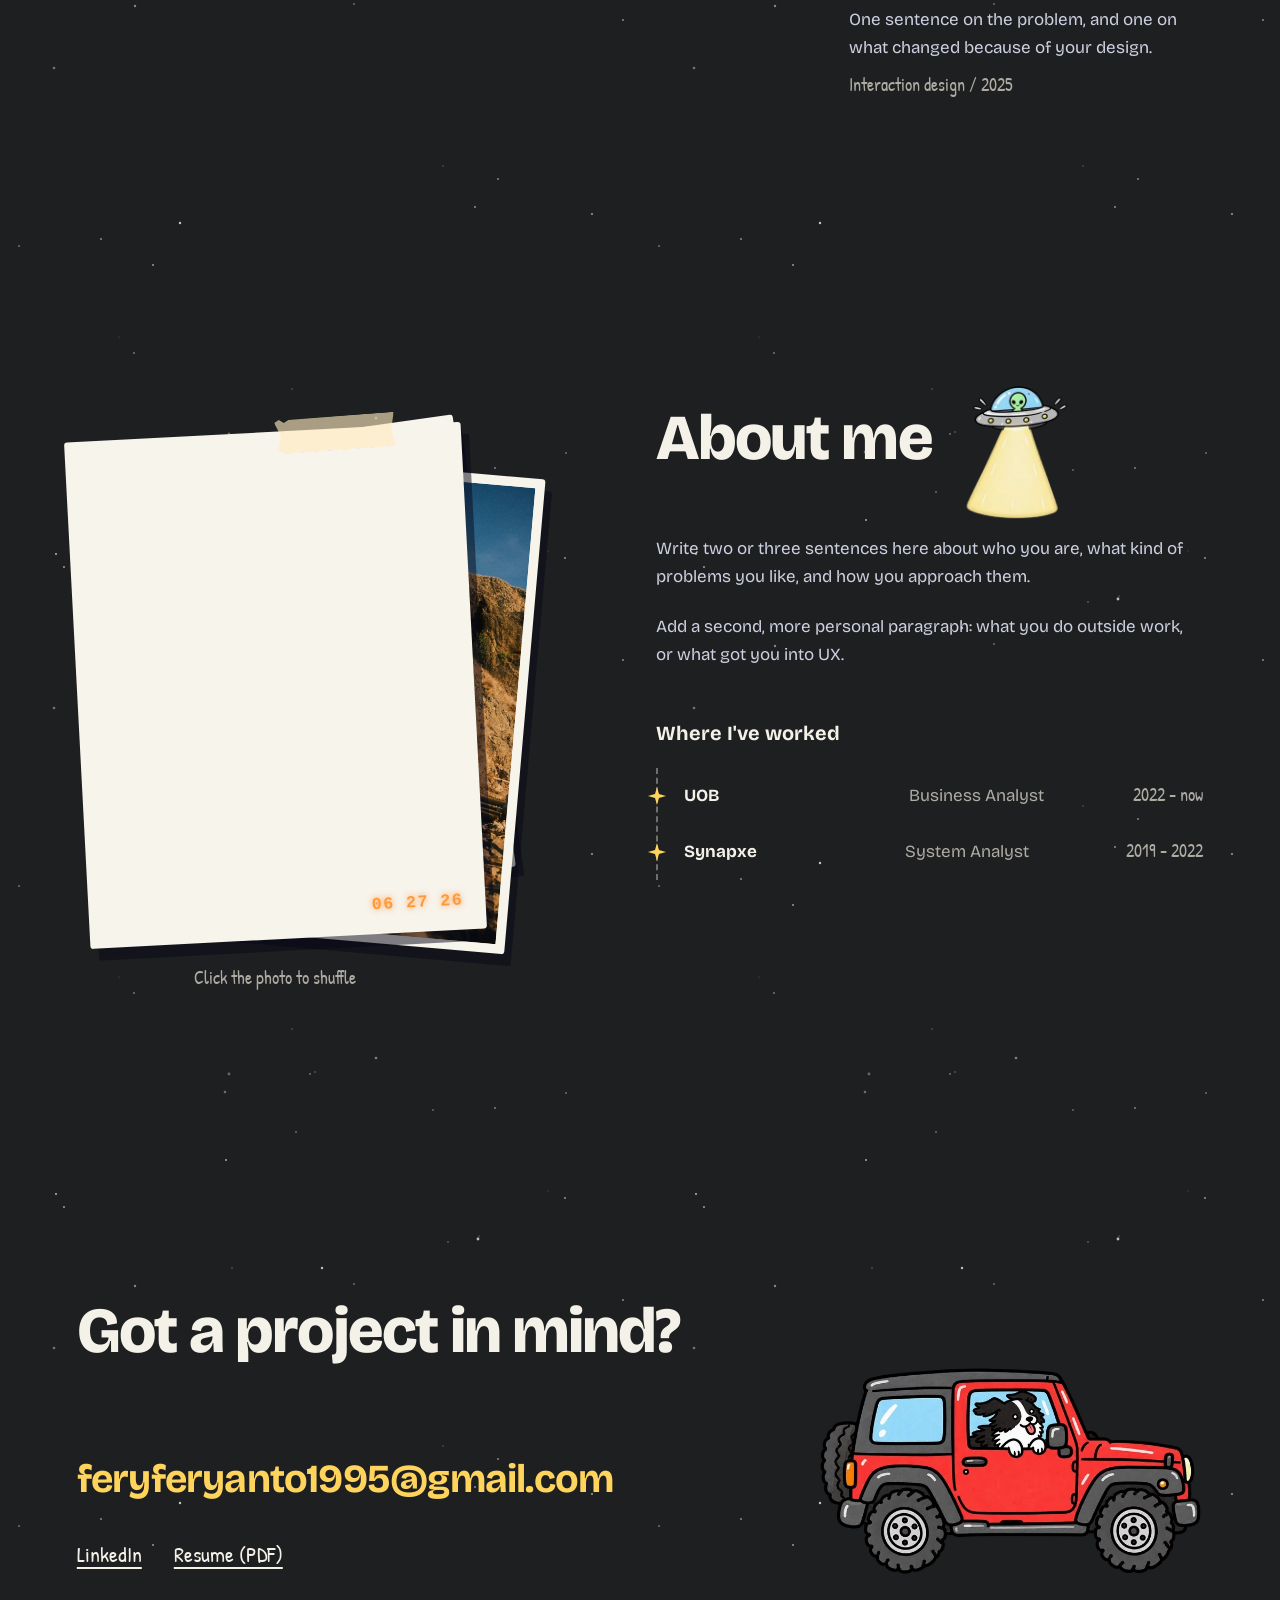
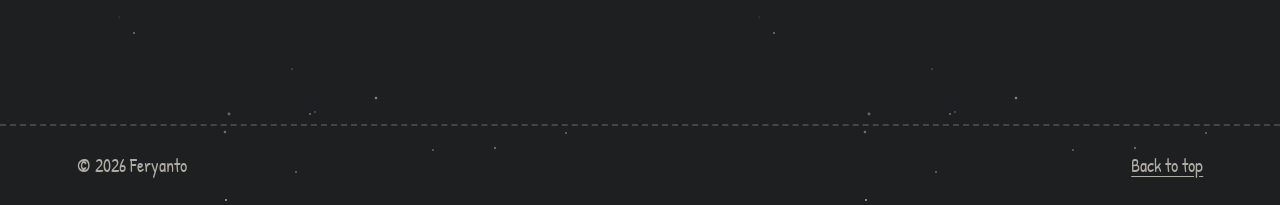
==== commit 88e0a001: "Daytime artwork for bright mode; Opportunity links to Contact - Bright mode shows the day globe (blu" ====
--- a/index.html
+++ b/index.html
@@ -38,8 +38,8 @@
           <div class="art">
             <img class="art-grey" src="assets/hero-globe-grey.webp" width="1983" height="793" alt="" fetchpriority="high">
             <img class="art-colour" src="assets/hero-globe-colour.webp" width="1983" height="793" alt="" fetchpriority="high">
-            <div class="sky-day" aria-hidden="true"></div>
-            <button type="button" class="spot" data-key="ufo" data-label="Opportunity" data-tip="37.87 5.6" style="--x:38.43%;--y:7.82%;--r:4.44%" aria-label="Colour in: Opportunity"></button>
+            <img class="art-day" src="assets/hero-globe-day.webp" width="1983" height="793" alt="" decoding="async" fetchpriority="low">
+            <button type="button" class="spot" data-key="ufo" data-label="Opportunity" data-href="#contact" data-tip="37.87 5.6" style="--x:38.43%;--y:7.82%;--r:4.44%" aria-label="Opportunity: go to Contact"></button>
             <button type="button" class="spot" data-key="dog" data-label="Me" data-href="#about" data-tip="39.64 18.03" data-tip-side="right" style="--x:38.93%;--y:22.45%;--r:3.33%" aria-label="Me: go to About me"></button>
             <button type="button" class="spot" data-key="skyline" data-label="City skyline" style="--x:27.48%;--y:34.68%;--r:6.56%" aria-label="Colour in: City skyline"></button>
             <button type="button" class="spot" data-key="merlion" data-label="Merlion" style="--x:44.53%;--y:57.00%;--r:2.42%" aria-label="Colour in: Merlion"></button>
--- a/style.css
+++ b/style.css
@@ -94,19 +94,18 @@
 .art img { position: absolute; inset: 0; width: 100%; height: 100%; user-select: none; -webkit-user-drag: none; }
 .art-colour { pointer-events: none; }
 
-/* Daytime sky: painted only where the night sky is (alpha mask cut from the artwork), and
-   spread outward from the bright star by a growing circle. */
-.sky-day {
-  position: absolute; inset: 0; z-index: 1; pointer-events: none;
-  background: linear-gradient(#F3EFE6 2%, #CFE6F2 30%, #E3F1F7 62%, #F6EEDC);
-  -webkit-mask-image: url(assets/hero-sky-mask.webp), radial-gradient(circle var(--sun) at 81% 14.5%, #000 calc(100% - 1px), transparent 100%);
-  -webkit-mask-size: 100% 100%, auto; -webkit-mask-repeat: no-repeat; -webkit-mask-composite: source-in;
-  mask-image: url(assets/hero-sky-mask.webp), radial-gradient(circle var(--sun) at 81% 14.5%, #000 calc(100% - 1px), transparent 100%);
-  mask-size: 100% 100%, auto; mask-repeat: no-repeat; mask-composite: intersect;
-  transition: --sun 1.6s cubic-bezier(.65, 0, .35, 1);
-}
+/* Bright mode swaps in the daytime artwork (same scene, blue sky and clouds), and the hero
+   around it takes the colour of that sky so the copy sits in one continuous daytime sky. */
+.art-day { opacity: 0; pointer-events: none; transition: opacity .8s ease; }
+:root[data-theme="light"] .art-day { opacity: 1; }
+.stage { transition: background-color .8s ease; }
+:root[data-theme="light"] .stage { background-color: #72CFF5; }
+:root[data-theme="light"] .role { color: #1F3D4A; }
+/* The day sky is painted texture; a longer top fade blends it into the flat blue above. */
+:root[data-theme="light"] .art { -webkit-mask-image: linear-gradient(transparent, #000 3.5%); mask-image: linear-gradient(transparent, #000 3.5%); }
+
 /* During a theme switch the view transition does the animating, so everything underneath
-   (page colours, daylight sky, colour flood) jumps straight to its final state. */
+   (page colours, day artwork, colour flood) jumps straight to its final state. */
 .theme-switching, .theme-switching * { transition: none !important; }
 ::view-transition-old(root), ::view-transition-new(root) { animation: none; mix-blend-mode: normal; }
 @property --vt-r { syntax: "<length>"; inherits: false; initial-value: 0px; }
@@ -114,8 +113,6 @@
   -webkit-mask-image: radial-gradient(circle at var(--vt-x) var(--vt-y), #000 max(0px, calc(var(--vt-r) - 160px)), transparent var(--vt-r));
   mask-image: radial-gradient(circle at var(--vt-x) var(--vt-y), #000 max(0px, calc(var(--vt-r) - 160px)), transparent var(--vt-r));
 }
-@property --sun { syntax: "<length>"; inherits: false; initial-value: 0px; }
-:root[data-theme="light"] .sky-day { --sun: 3200px; }
 
 .spot {
   position: absolute; left: var(--x); top: var(--y); z-index: 2;
@@ -330,7 +327,7 @@
 @media (prefers-reduced-motion: reduce) {
   html { scroll-behavior: auto; }
   .js .reveal { transform: none; transition: opacity .3s linear; }
-  .btn, .cover, .mail, .snap, .sky-day, body { transition: none; }
+  .btn, .cover, .mail, .snap, .art-day, .stage, body { transition: none; }
   .spot-star::after { animation: none; opacity: .8; }
 }
 
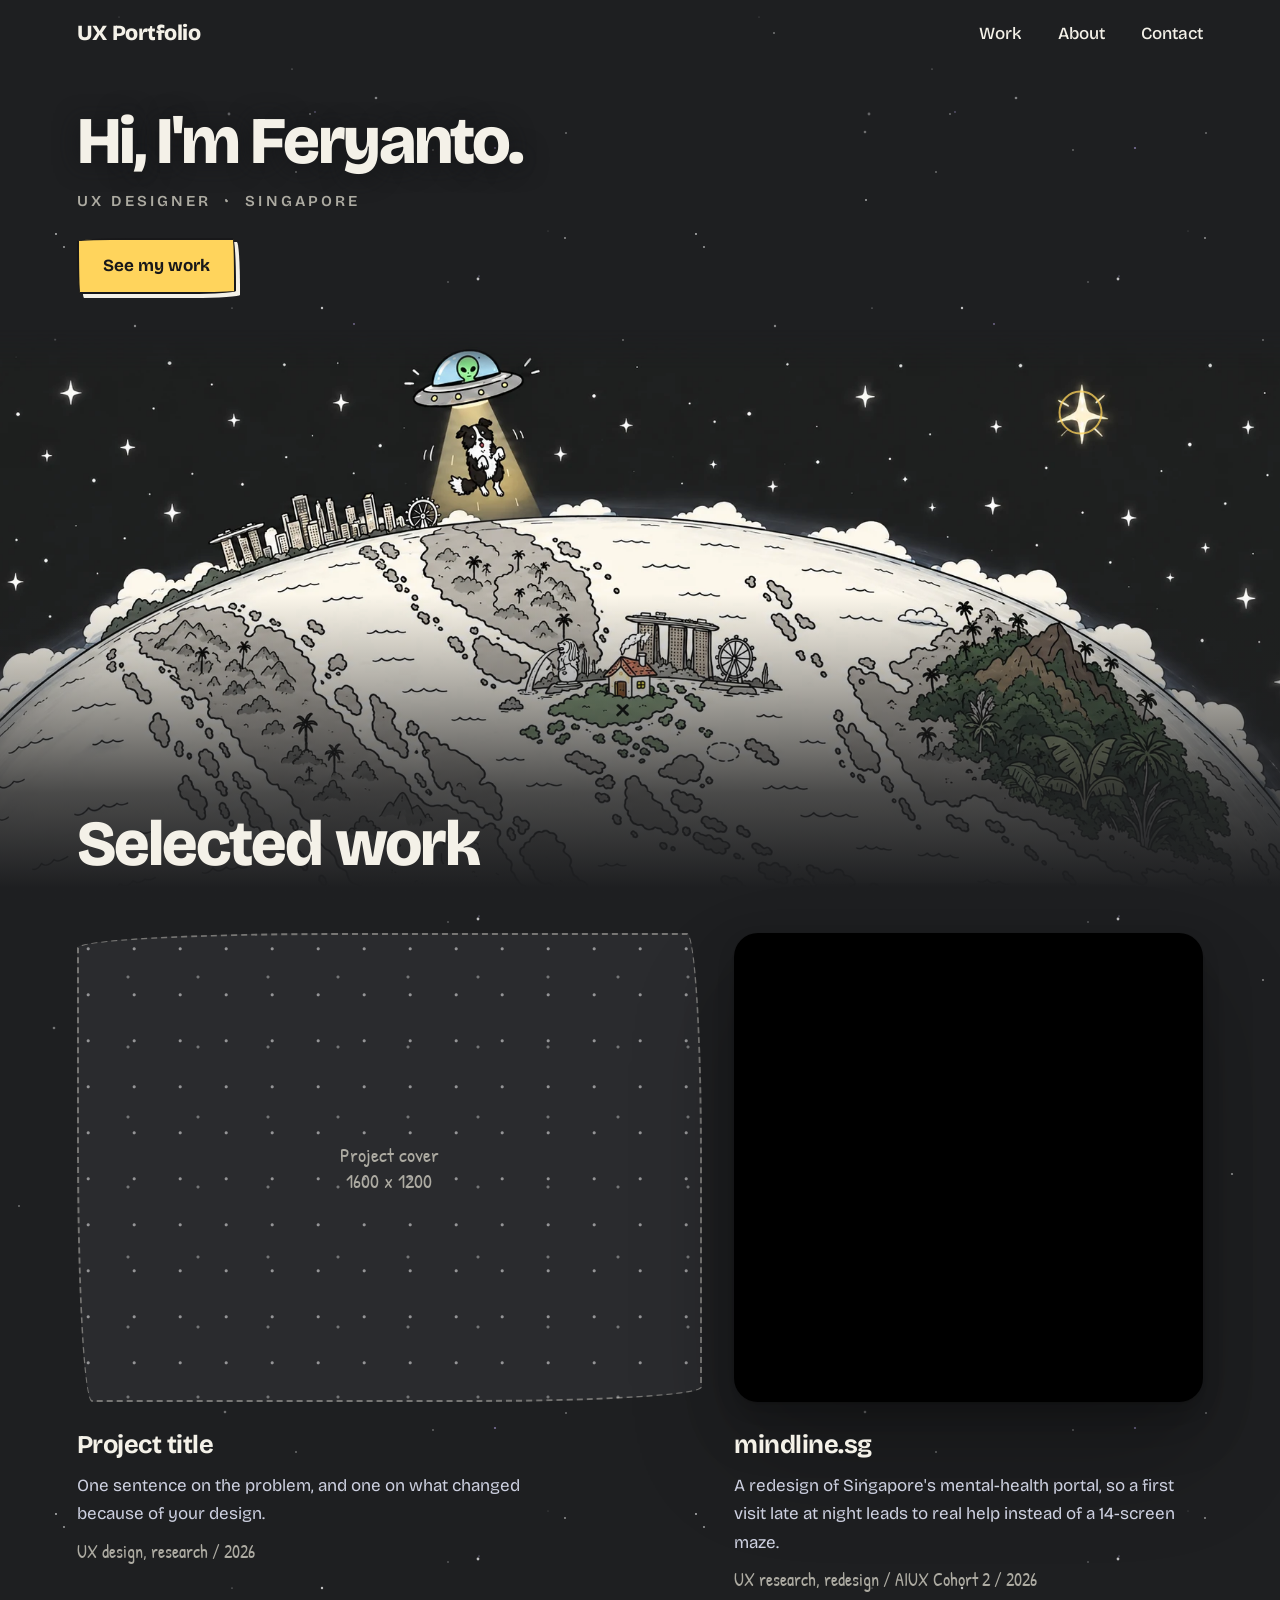
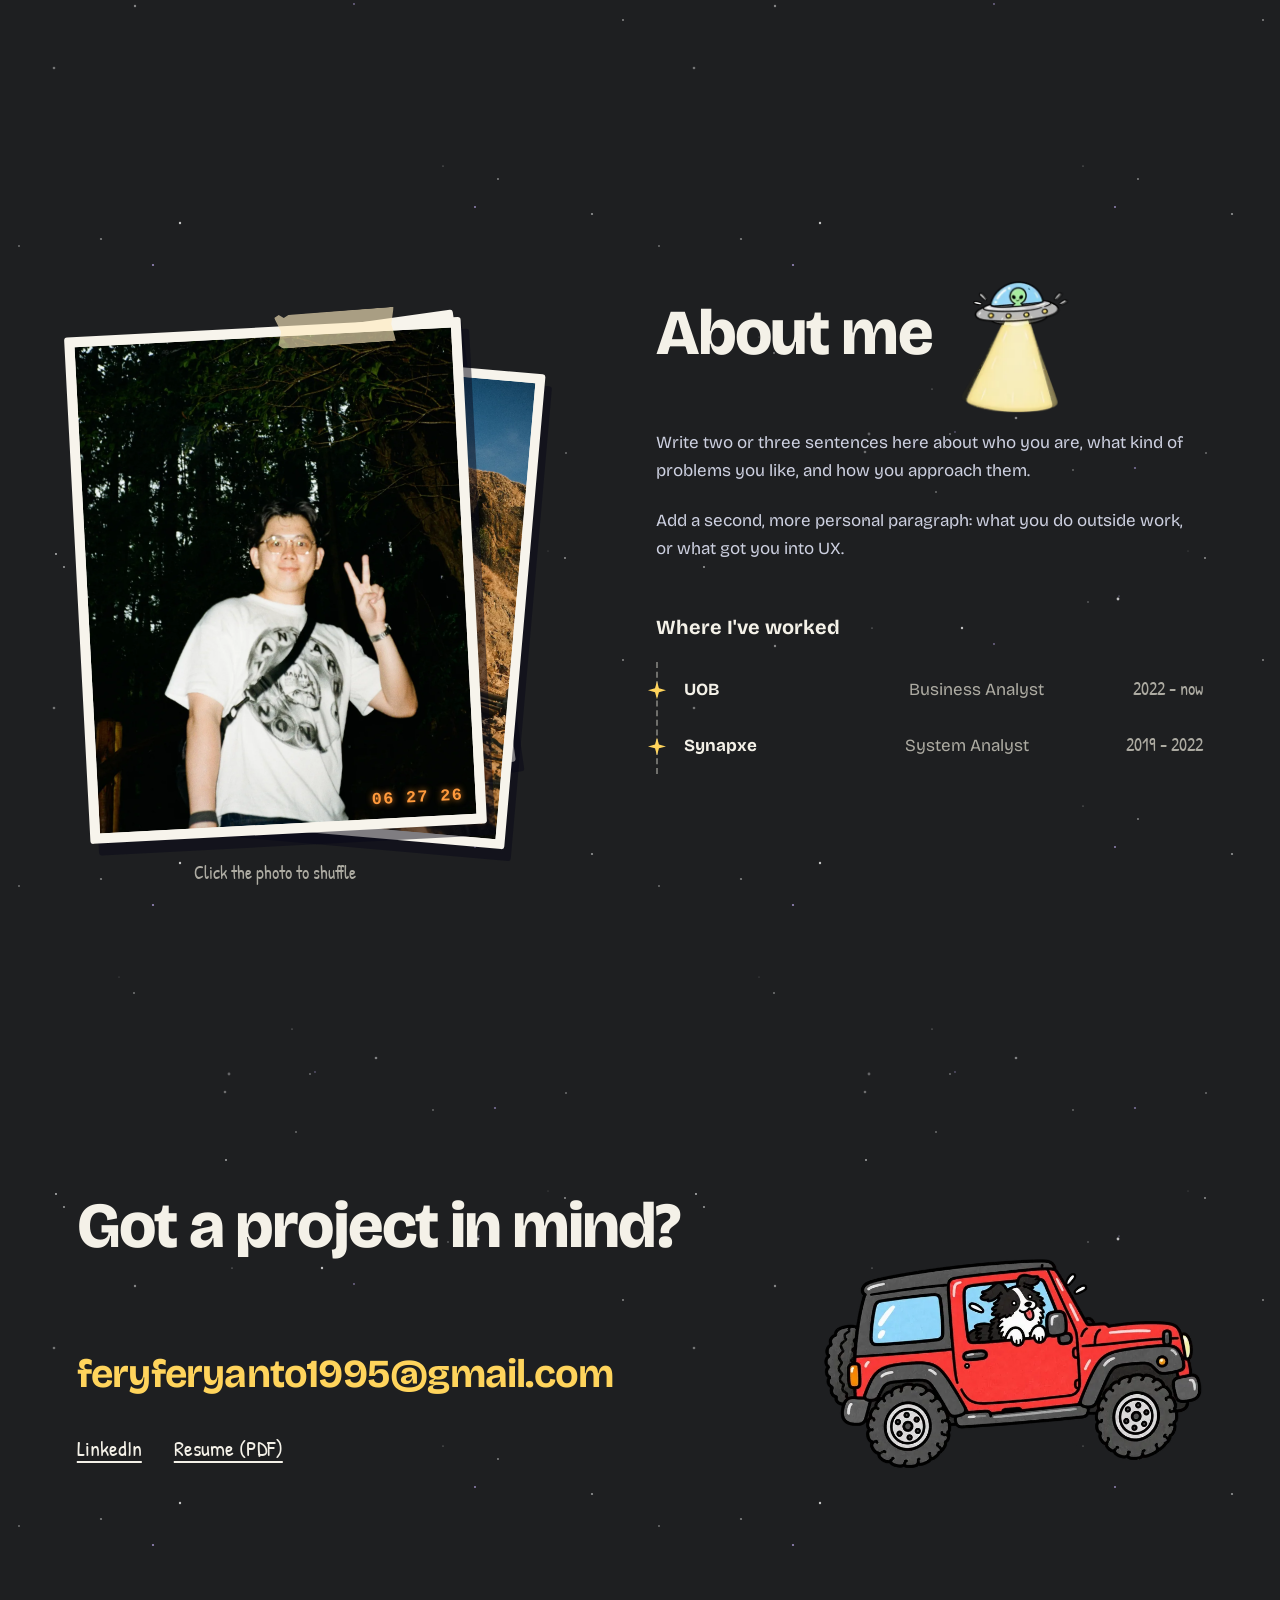
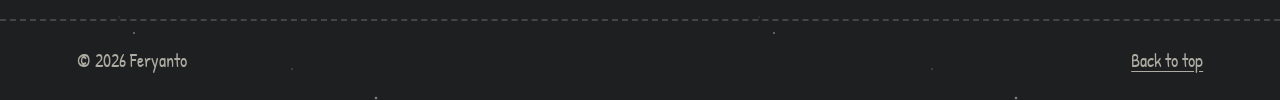
==== commit cdfb2730: "Replace Orbit with the mindline.sg case study The Work card now shows the 30s mindline promo video a" ====
--- a/index.html
+++ b/index.html
@@ -77,12 +77,13 @@
           </a>
         </article>
         <article class="project project-b reveal">
-          <a href="#" class="project-link">
-            <!-- TODO: replace with a real cover image, about 1200x1500 -->
-            <div class="cover"><span>Project cover<br>1200 x 1500</span></div>
-            <h3>Project title</h3>
-            <p>One sentence on the problem, and one on what changed because of your design.</p>
-            <p class="meta">Interaction design <span aria-hidden="true">/</span> 2025</p>
+          <a href="mindline/" class="project-link">
+            <div class="cover cover-video">
+              <video src="assets/mindline-30s.mp4" width="1080" height="1080" autoplay muted loop playsinline preload="metadata" aria-label="mindline.sg promo: the redesigned help-seeking flow"></video>
+            </div>
+            <h3>mindline.sg</h3>
+            <p>A redesign of Singapore's mental-health portal, so a first visit late at night leads to real help instead of a 14-screen maze.</p>
+            <p class="meta">UX research, redesign <span aria-hidden="true">/</span> AIUX Cohort 2 <span aria-hidden="true">/</span> 2026</p>
           </a>
         </article>
       </div>
--- a/style.css
+++ b/style.css
@@ -202,9 +202,8 @@
 
 h2 { margin: 0; font-weight: 800; letter-spacing: -.03em; line-height: 1.05; font-size: clamp(2.3rem, 5vw, 4rem); }
 
-.work-grid { display: grid; grid-template-columns: repeat(12, 1fr); gap: 32px; margin-top: 56px; }
-.project-a { grid-column: 1 / 8; }
-.project-b { grid-column: 9 / 13; margin-top: 160px; }
+/* 4fr/3fr: a 4:3 cover and a square cover come out the same height, so the two cards line up. */
+.work-grid { display: grid; grid-template-columns: 4fr 3fr; gap: 32px; margin-top: 56px; }
 .project-link { display: block; text-decoration: none; }
 .cover {
   display: grid; place-items: center; text-align: center;
@@ -216,6 +215,17 @@
   font: 1.25rem/1.3 var(--hand); color: var(--mute);
   transition: transform .5s var(--ease), border-color .3s ease;
 }
+/* Orbit card: the 3D mark fills the card edge to edge (no frame), lifted off the page by a
+   soft layered shadow, the way bbit garden presents it. */
+.cover-orbit, .cover-video {
+  aspect-ratio: 900 / 842 !important; border: 0; border-radius: 24px !important; overflow: hidden; background: #1B1A3A;
+  box-shadow: 0 1px 2px rgba(0, 0, 0, .1), 0 8px 18px rgba(0, 0, 0, .12), 0 26px 52px rgba(0, 0, 0, .18), 0 56px 110px rgba(0, 0, 0, .2);
+  transition: transform .6s var(--ease), box-shadow .6s var(--ease);
+}
+.cover-video { aspect-ratio: 1 / 1 !important; background: #000; }
+.cover-orbit img, .cover-video video { width: 100%; height: 100%; object-fit: cover; transition: transform .8s var(--ease); }
+.project-link:hover .cover-orbit, .project-link:hover .cover-video { border: 0; transform: translateY(-6px); }
+.project-link:hover .cover-orbit img, .project-link:hover .cover-video video { transform: scale(1.04); }
 .project-b .cover { aspect-ratio: 4 / 5; border-radius: var(--wobble-2); }
 .project-link:hover .cover { transform: translateY(-6px) rotate(-1deg); border-color: var(--accent); }
 .project h3 { margin: 22px 0 6px; font-size: 1.6rem; font-weight: 700; letter-spacing: -.02em; }
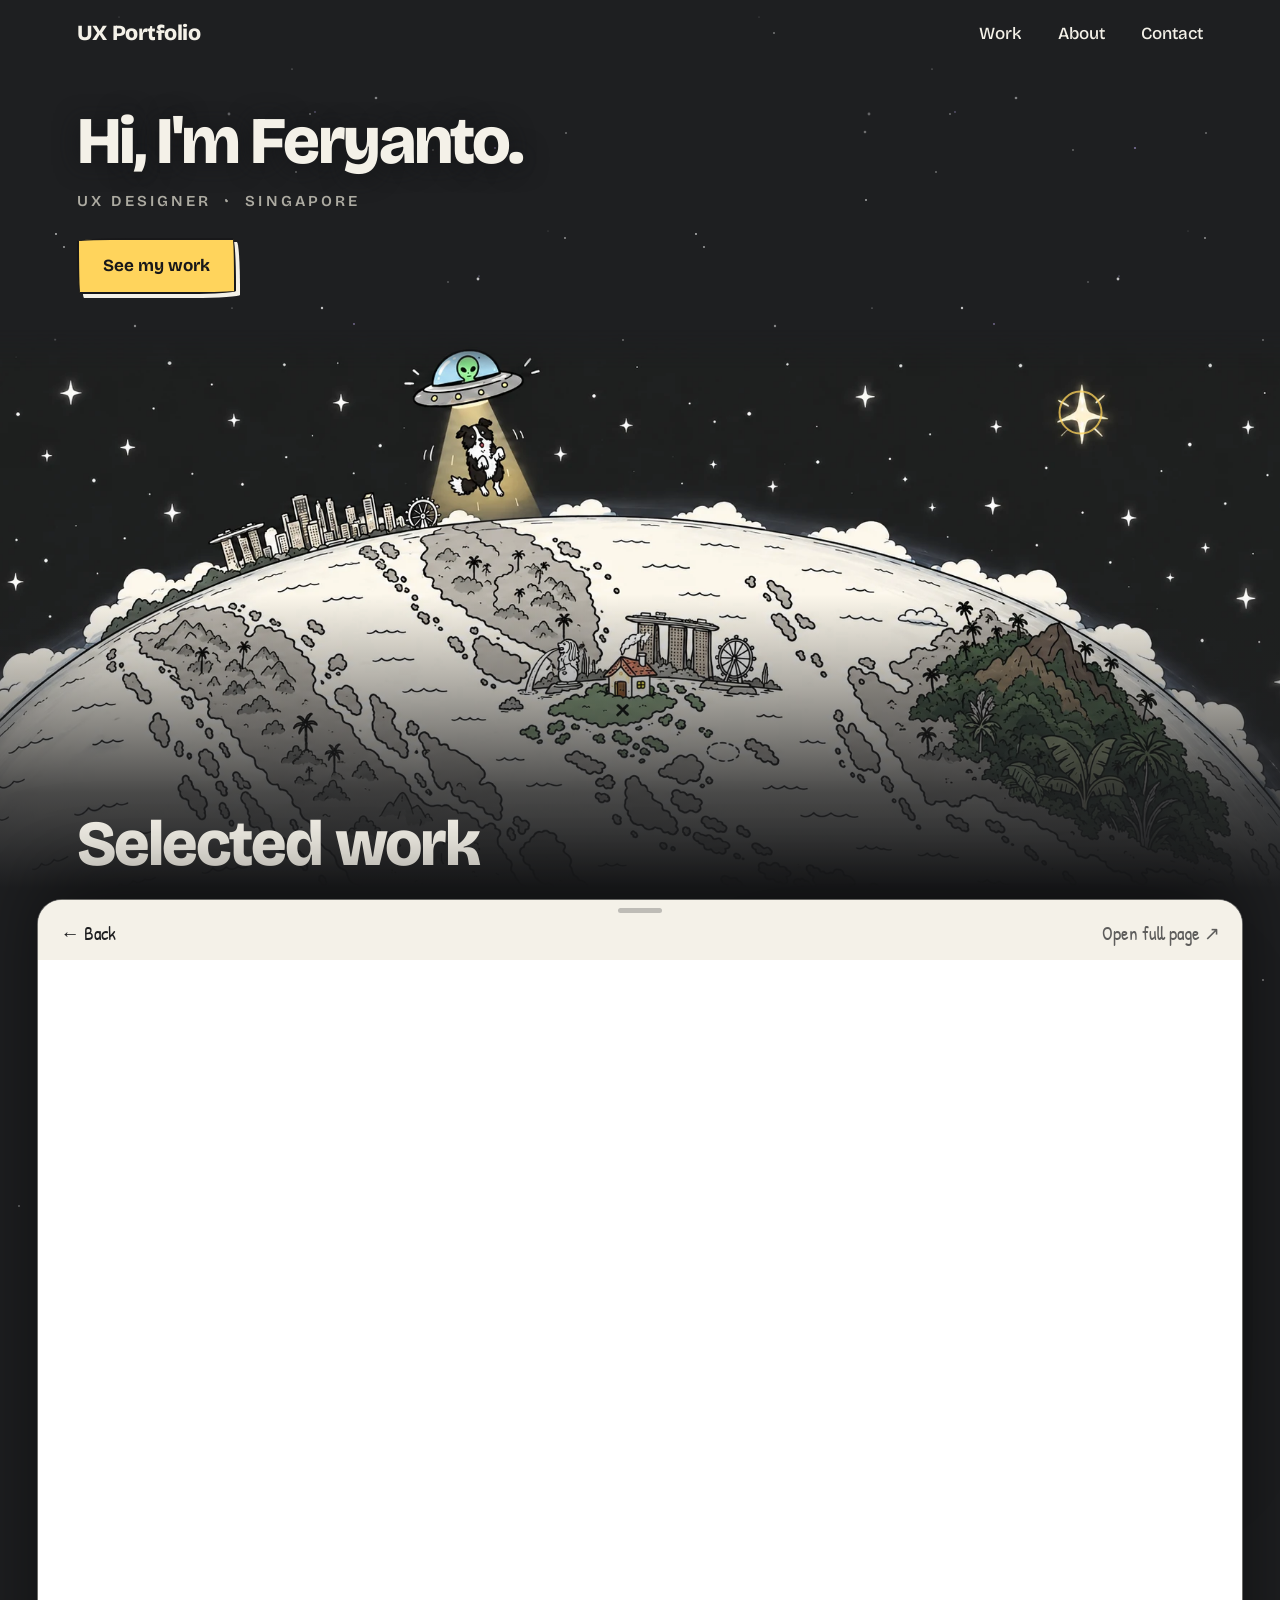
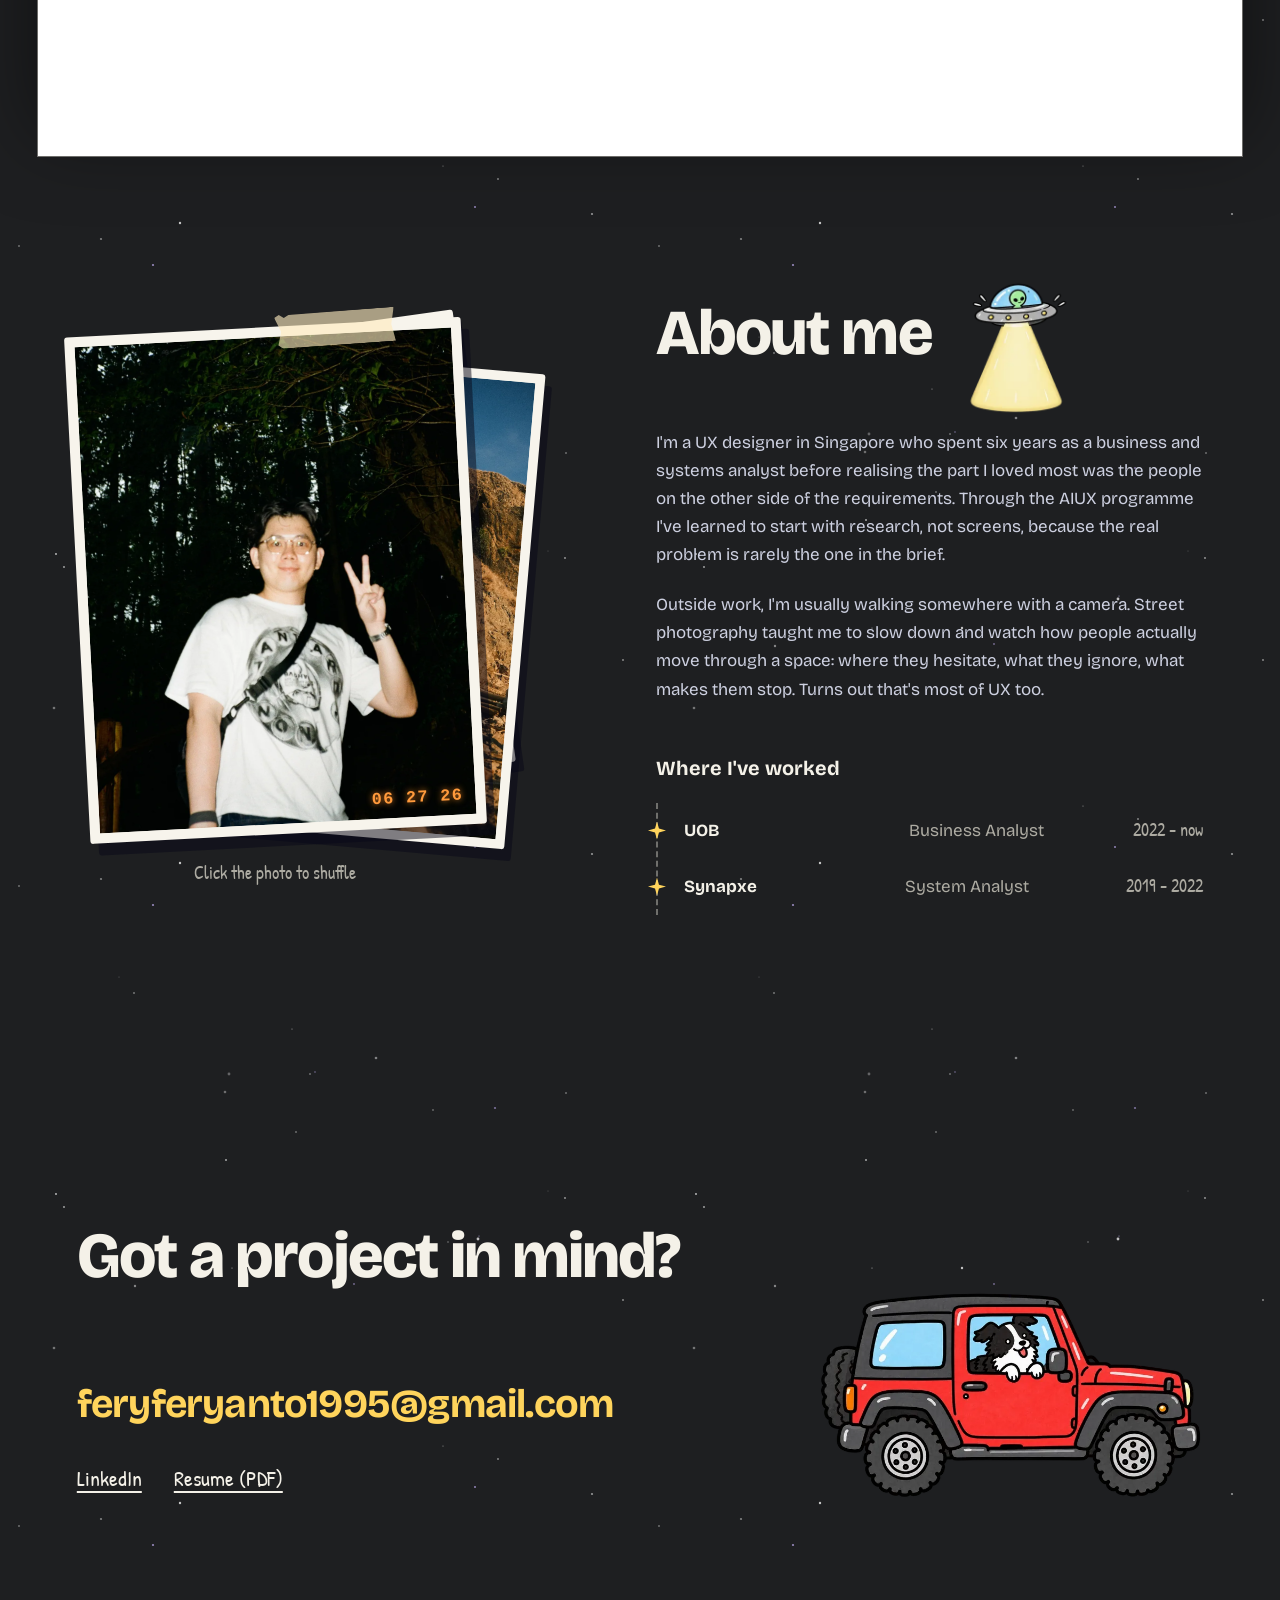
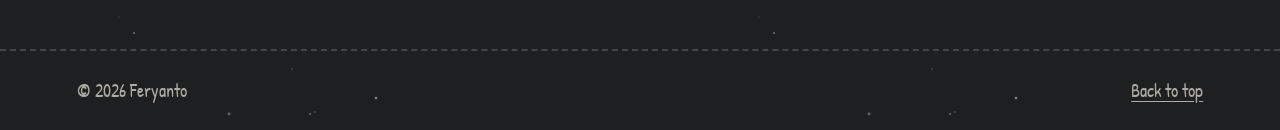
==== commit e188b308: "Case study half-length v2, About me bio, Instagram frame, hero tweaks - mindline/ follows Figma "hal" ====
--- a/index.html
+++ b/index.html
@@ -41,12 +41,12 @@
             <img class="art-day" src="assets/hero-globe-day.webp" width="1983" height="793" alt="" decoding="async" fetchpriority="low">
             <button type="button" class="spot" data-key="ufo" data-label="Opportunity" data-href="#contact" data-tip="37.87 5.6" style="--x:38.43%;--y:7.82%;--r:4.44%" aria-label="Opportunity: go to Contact"></button>
             <button type="button" class="spot" data-key="dog" data-label="Me" data-href="#about" data-tip="39.64 18.03" data-tip-side="right" style="--x:38.93%;--y:22.45%;--r:3.33%" aria-label="Me: go to About me"></button>
-            <button type="button" class="spot" data-key="skyline" data-label="City skyline" style="--x:27.48%;--y:34.68%;--r:6.56%" aria-label="Colour in: City skyline"></button>
+            <button type="button" class="spot" data-key="skyline" style="--x:27.48%;--y:34.68%;--r:6.56%" aria-label="Colour in: City skyline"></button>
             <button type="button" class="spot" data-key="merlion" data-label="Merlion" style="--x:44.53%;--y:57.00%;--r:2.42%" aria-label="Colour in: Merlion"></button>
-            <button type="button" class="spot" data-key="home" data-label="Home" style="--x:49.32%;--y:61.29%;--r:2.52%" aria-label="Colour in: Home"></button>
+            <button type="button" class="spot" data-key="home" data-label="Home" data-href="#work" style="--x:49.32%;--y:61.29%;--r:2.52%" aria-label="Home: go to Selected work"></button>
             <button type="button" class="spot" data-key="mbs" data-label="Marina Bay Sands" style="--x:52.04%;--y:52.71%;--r:3.13%" aria-label="Colour in: Marina Bay Sands"></button>
             <button type="button" class="spot" data-key="flyer" data-label="Singapore Flyer" style="--x:56.98%;--y:57.00%;--r:2.22%" aria-label="Colour in: Singapore Flyer"></button>
-            <button type="button" class="spot" data-key="forest" data-label="Rainforest" style="--x:79.93%;--y:70.62%;--r:10.84%" aria-label="Colour in: Rainforest"></button>
+            <button type="button" class="spot" data-key="forest" style="--x:79.93%;--y:70.62%;--r:10.84%" aria-label="Colour in: Rainforest"></button>
             <button type="button" class="spot spot-star" data-key="star" data-theme-toggle style="--x:80.94%;--y:14.50%;--r:2.77%" aria-pressed="false" aria-label="Bright mode"></button>
             <div class="lens" aria-hidden="true"></div>
           </div>
@@ -83,7 +83,7 @@
             </div>
             <h3>mindline.sg</h3>
             <p>A redesign of Singapore's mental-health portal, so a first visit late at night leads to real help instead of a 14-screen maze.</p>
-            <p class="meta">UX research, redesign <span aria-hidden="true">/</span> AIUX Cohort 2 <span aria-hidden="true">/</span> 2026</p>
+            <p class="meta">UX research, redesign <span aria-hidden="true">/</span> 2026</p>
           </a>
         </article>
       </div>
@@ -105,6 +105,16 @@
             <div class="snap-img"><img src="assets/photo-2.webp" width="1100" height="1406" alt="A tiered temple on a lake in Bali with mountains behind and two white geese in front" loading="lazy" decoding="async"></div>
             <span class="stamp" aria-hidden="true">07 06 24</span>
           </figure>
+          <!-- Last frame points to Instagram; the hint below turns into the link while it's on top. -->
+          <figure class="snap snap-ig" data-pos="3" data-ig="https://www.instagram.com/blancc.canvas/">
+            <div class="ig-grid" aria-hidden="true">
+              <img src="assets/photo-1.webp" alt="" loading="lazy" decoding="async">
+              <img src="assets/photo-2.webp" alt="" loading="lazy" decoding="async">
+              <img src="assets/photo-profile.webp" alt="" loading="lazy" decoding="async">
+              <span class="ig-more">+ more</span>
+            </div>
+            <figcaption><span class="ig-note">more street photos on Instagram</span><span class="ig-handle">@blancc.canvas</span></figcaption>
+          </figure>
         </button>
         <span class="tape" aria-hidden="true"></span>
         <p class="stack-hint" aria-live="polite">Tap the photo to shuffle</p>
@@ -117,8 +127,8 @@
             <img src="assets/ufo.webp" width="240" height="280" alt="" loading="lazy" decoding="async">
           </picture>
         </div>
-        <p>Write two or three sentences here about who you are, what kind of problems you like, and how you approach them.</p>
-        <p>Add a second, more personal paragraph: what you do outside work, or what got you into UX.</p>
+        <p>I'm a UX designer in Singapore who spent six years as a business and systems analyst before realising the part I loved most was the people on the other side of the requirements. Through the AIUX programme I've learned to start with research, not screens, because the real problem is rarely the one in the brief.</p>
+        <p>Outside work, I'm usually walking somewhere with a camera. Street photography taught me to slow down and watch how people actually move through a space: where they hesitate, what they ignore, what makes them stop. Turns out that's most of UX too.</p>
         <h3 class="xp-title">Where I've worked</h3>
         <ol class="xp">
           <li><span class="xp-co">UOB</span><span class="xp-role">Business Analyst</span><span class="xp-yr">2022 - now</span></li>
--- a/style.css
+++ b/style.css
@@ -271,6 +271,16 @@
   clip-path: polygon(0 8%, 4% 0, 8% 10%, 12% 2%, 100% 0, 97% 50%, 100% 100%, 6% 100%, 2% 90%, 5% 50%);
 }
 .stack-hint { margin: 26px 0 0; text-align: center; font: 1.15rem var(--hand); color: var(--mute); }
+.stack-hint a { color: var(--accent); text-underline-offset: 4px; }
+/* Instagram frame: a mini 2x2 grid like a profile, with the handle written underneath */
+.snap-ig { display: flex; flex-direction: column; gap: 10px; }
+.ig-grid { flex: 1; display: grid; grid-template: 1fr 1fr / 1fr 1fr; gap: 4px; min-height: 0; overflow: hidden; }
+.ig-grid > * { min-height: 0; }
+.ig-grid img { width: 100%; height: 100%; object-fit: cover; }
+.ig-more { display: grid; place-items: center; background: #1E1F21; color: #F7F4EC; font: 1.3rem var(--hand); }
+.snap-ig figcaption { display: flex; flex-direction: column; align-items: center; gap: 2px; padding: 4px 0 6px; color: #18181A; }
+.ig-note { font: 1.15rem/1.2 var(--hand); color: rgba(22, 24, 42, .7); }
+.ig-handle { font: 800 1.35rem/1.1 var(--display); letter-spacing: -.02em; }
 .about-text { grid-column: 7 / 13; }
 /* The UFO hovers beside the heading, its beam falling past the first lines of the bio. */
 .about-head { display: flex; align-items: flex-start; gap: clamp(12px, 2vw, 28px); }
@@ -344,3 +354,38 @@
 /* Star cursor (matches the bright star in the hero). It brightens over anything clickable. */
 html { cursor: url("data:image/svg+xml,%3Csvg%20xmlns%3D'http%3A%2F%2Fwww.w3.org%2F2000%2Fsvg'%20width%3D'32'%20height%3D'32'%20viewBox%3D'0%200%2032%2032'%3E%3Ccircle%20cx%3D'16'%20cy%3D'16'%20r%3D'8'%20fill%3D'%23FFE7A0'%20opacity%3D'.38'%2F%3E%3Cpath%20d%3D'M16%203C17%2012%2020%2015%2029%2016C20%2017%2017%2020%2016%2029C15%2020%2012%2017%203%2016C12%2015%2015%2012%2016%203Z'%20fill%3D'%23FFF4CF'%20stroke%3D'%23A9750A'%20stroke-width%3D'1.3'%20stroke-linejoin%3D'round'%2F%3E%3Cpath%20d%3D'M22.5%208l2.2-2.2M9.5%208L7.3%205.8M22.5%2024l2.2%202.2M9.5%2024l-2.2%202.2'%20stroke%3D'%23E3A92A'%20stroke-width%3D'1.5'%20stroke-linecap%3D'round'%2F%3E%3C%2Fsvg%3E") 16 16, auto; }
 a, button, .btn, .spot, .stack, .theme-mini, label[for] { cursor: url("data:image/svg+xml,%3Csvg%20xmlns%3D'http%3A%2F%2Fwww.w3.org%2F2000%2Fsvg'%20width%3D'32'%20height%3D'32'%20viewBox%3D'0%200%2032%2032'%3E%3Ccircle%20cx%3D'16'%20cy%3D'16'%20r%3D'11'%20fill%3D'%23FFD45C'%20opacity%3D'.38'%2F%3E%3Cpath%20d%3D'M16%203C17%2012%2020%2015%2029%2016C20%2017%2017%2020%2016%2029C15%2020%2012%2017%203%2016C12%2015%2015%2012%2016%203Z'%20fill%3D'%23FFD45C'%20stroke%3D'%23A9750A'%20stroke-width%3D'1.3'%20stroke-linejoin%3D'round'%2F%3E%3Cpath%20d%3D'M22.5%208l2.2-2.2M9.5%208L7.3%205.8M22.5%2024l2.2%202.2M9.5%2024l-2.2%202.2'%20stroke%3D'%23E3A92A'%20stroke-width%3D'1.5'%20stroke-linecap%3D'round'%2F%3E%3C%2Fsvg%3E") 16 16, pointer; }
+
+/* ---------- case-study sheet: slides up over the dimmed page ---------- */
+.sheet-backdrop { position: fixed; inset: 0; z-index: 40; background: rgba(4, 8, 18, .6); opacity: 0; transition: opacity .7s var(--ease); }
+.sheet {
+  position: fixed; z-index: 41; inset: 44px 3vw 0; display: flex; flex-direction: column;
+  border-radius: 24px 24px 0 0; overflow: hidden; background: #fff;
+  box-shadow: 0 0 0 1px var(--line), 0 -24px 80px rgba(0, 0, 0, .5);
+  transform: translateY(100%); transition: transform .7s var(--ease);
+}
+.sheet-open .sheet { transform: none; }
+.sheet-open .sheet-backdrop { opacity: 1; }
+.sheet-lock, .sheet-lock body { overflow: hidden; }
+main { transition: transform .8s cubic-bezier(.22, 1, .36, 1), opacity .8s cubic-bezier(.22, 1, .36, 1); }
+.sheet-open main { transform: scale(.978); opacity: .92; }
+.sheet-bar {
+  flex: none; display: grid; grid-template-columns: 1fr auto 1fr; align-items: center; gap: 16px;
+  position: relative; height: 60px; padding: 8px 22px 0; background: var(--chalk); color: var(--night); font: 1.2rem/1 var(--hand);
+}
+/* grab handle, so it reads as a sheet laid over the page */
+.sheet-bar::before { content: ""; position: absolute; top: 8px; left: 50%; width: 44px; height: 5px; margin-left: -22px; border-radius: 3px; background: currentColor; opacity: .25; }
+.sheet-back { justify-self: start; border: 0; padding: 6px 0; background: none; color: inherit; font: inherit; cursor: pointer; }
+.sheet-title { font: 700 1rem/1 var(--display); letter-spacing: -.01em; }
+.sheet-full { justify-self: end; color: inherit; opacity: .7; text-decoration: none; }
+.sheet-back:hover, .sheet-full:hover { opacity: 1; text-decoration: underline wavy var(--accent) 1.5px; text-underline-offset: 5px; }
+.sheet-frame { flex: 1; width: 100%; border: 0; background: #fff; }
+@media (max-width: 700px) {
+  .sheet { inset: 28px 0 0; border-radius: 18px 18px 0 0; }
+  .sheet-bar { grid-template-columns: auto 1fr; }
+  .sheet-title { display: none; }
+}
+@media (prefers-reduced-motion: reduce) {
+  .sheet { transform: none; opacity: 0; transition: opacity .2s ease; }
+  .sheet-open .sheet { opacity: 1; }
+  .sheet-open main { transform: none; opacity: 1; }
+}
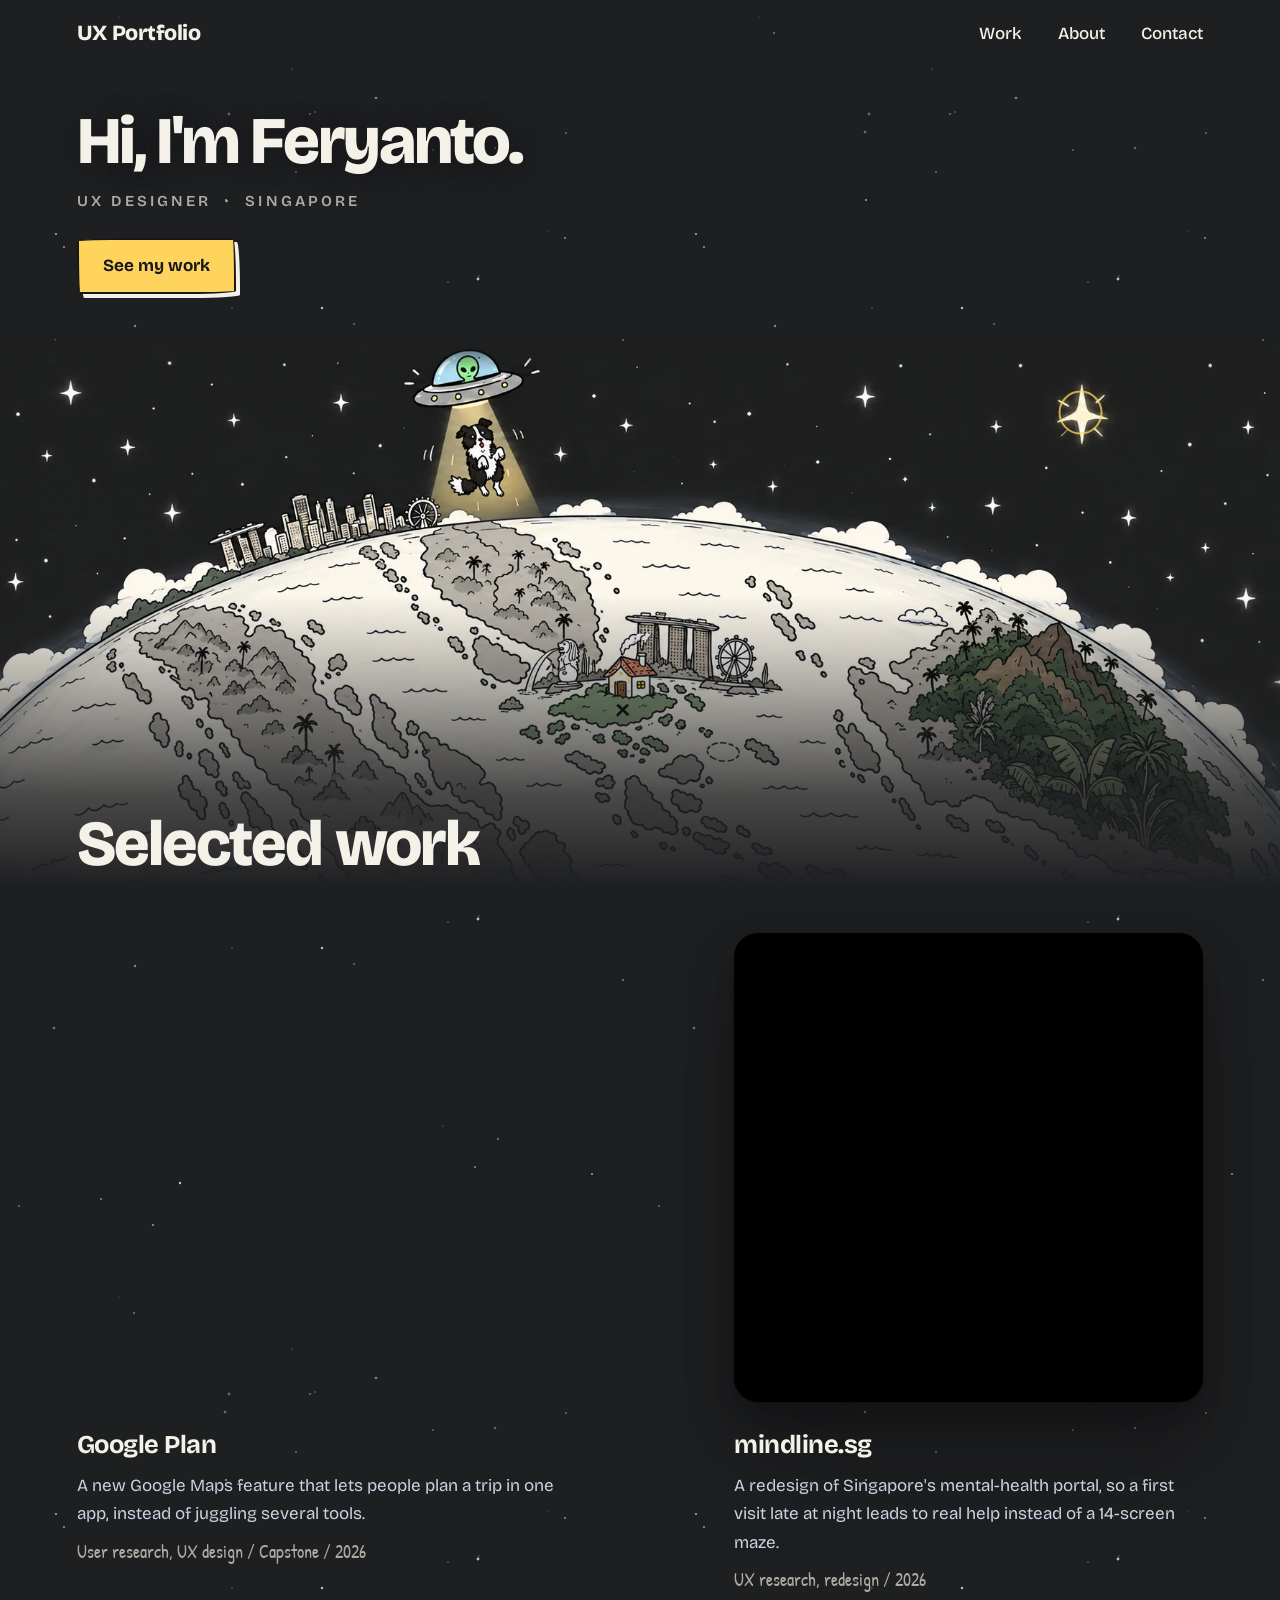
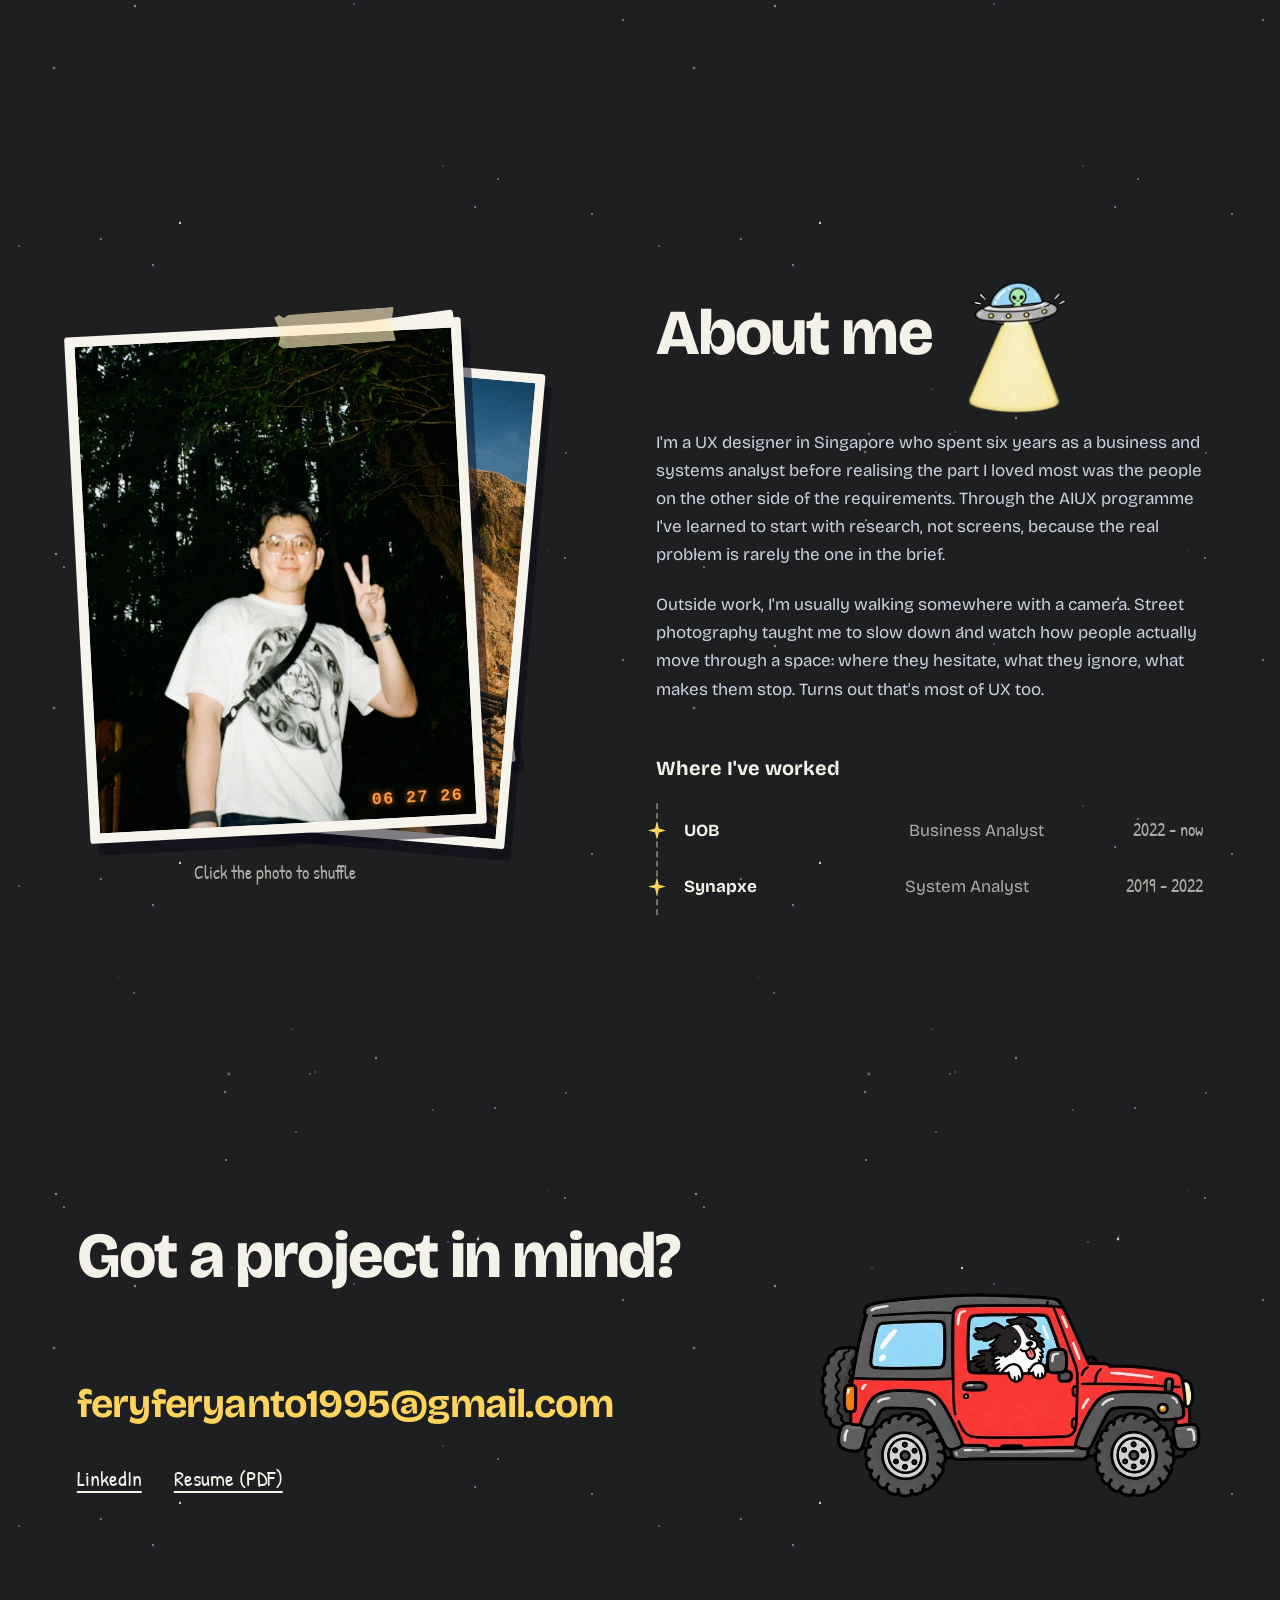
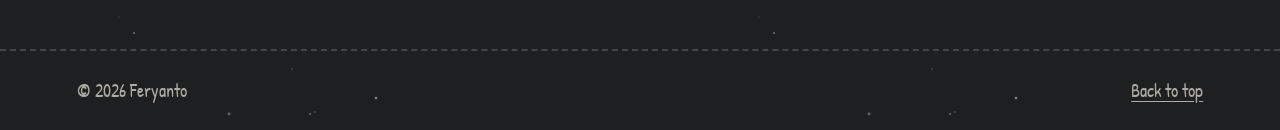
==== commit 7376a918: "Google Plan card: vintage stamp cover that flips to a motion clip - The placeholder project is now G" ====
--- a/index.html
+++ b/index.html
@@ -69,11 +69,21 @@
       <div class="work-grid">
         <article class="project project-a reveal">
           <a href="#" class="project-link">
-            <!-- TODO: replace with a real cover image, about 1600x1200 -->
-            <div class="cover"><span>Project cover<br>1600 x 1200</span></div>
-            <h3>Project title</h3>
-            <p>One sentence on the problem, and one on what changed because of your design.</p>
-            <p class="meta">UX design, research <span aria-hidden="true">/</span> 2026</p>
+            <!-- Stamp turns over on hover/focus (like a postcard) to show the motion piece on its back. -->
+            <div class="cover cover-stamp">
+              <div class="stamp-flip">
+                <div class="stamp-face stamp-front">
+                  <img src="assets/vintage-stamp.webp" width="1672" height="941" alt="Vintage Japanese postage stamp: Mount Fuji behind a tree and a field of orange marigolds" loading="lazy" decoding="async">
+                </div>
+                <div class="stamp-face stamp-back" aria-hidden="true">
+                  <!-- TODO: placeholder clip; swap in the real Google Plan motion design (same file name, 16:9) -->
+                  <video src="assets/google-plan-motion.mp4" muted loop playsinline preload="none"></video>
+                </div>
+              </div>
+            </div>
+            <h3>Google Plan</h3>
+            <p>A new Google Maps feature that lets people plan a trip in one app, instead of juggling several tools.</p>
+            <p class="meta">User research, UX design <span aria-hidden="true">/</span> Capstone <span aria-hidden="true">/</span> 2026</p>
           </a>
         </article>
         <article class="project project-b reveal">
--- a/style.css
+++ b/style.css
@@ -227,6 +227,23 @@
 .project-link:hover .cover-orbit, .project-link:hover .cover-video { border: 0; transform: translateY(-6px); }
 .project-link:hover .cover-orbit img, .project-link:hover .cover-video video { transform: scale(1.04); }
 .project-b .cover { aspect-ratio: 4 / 5; border-radius: var(--wobble-2); }
+/* Stamp cover: a 3D card that turns over on hover/focus, like the postcards on poorviii.vercel.app
+   (perspective 1440px, .5s cubic-bezier(.2,.78,.2,1)). The 4:3 box keeps it level with the video card. */
+.cover-stamp { border: 0; background: none; perspective: 1440px; }
+.project-link:hover .cover.cover-stamp { transform: none; }
+.stamp-flip { position: relative; width: 100%; aspect-ratio: 1672 / 941; transform-style: preserve-3d; transition: transform .5s cubic-bezier(.2, .78, .2, 1); }
+.project-link.is-flipped .stamp-flip { transform: rotateY(180deg); }
+@media (hover: hover) { .project-link:hover .stamp-flip { transform: rotateY(180deg); } }
+.project-link:focus-visible .stamp-flip { transform: rotateY(180deg); }
+.stamp-face { position: absolute; inset: 0; -webkit-backface-visibility: hidden; backface-visibility: hidden; }
+.stamp-front img { width: 100%; height: 100%; filter: drop-shadow(6px 10px 0 rgba(8, 9, 24, .5)); }
+/* Back: the stamp's own perforated outline (its alpha as a mask), cream paper, the clip where the art was. */
+.stamp-back {
+  transform: rotateY(180deg); background: #F6E9D0;
+  -webkit-mask: url("assets/vintage-stamp.webp") center / 100% 100% no-repeat; mask: url("assets/vintage-stamp.webp") center / 100% 100% no-repeat;
+}
+.stamp-back video { position: absolute; inset: 6.7% 5% 9.6%; width: 90%; height: 83.7%; object-fit: cover; border-radius: 6px; box-shadow: 0 0 0 3px #F6E9D0, 0 0 0 5px #A3402E; background: #3E7A4A; }
+@media (prefers-reduced-motion: reduce) { .stamp-flip { transition: none; } }
 .project-link:hover .cover { transform: translateY(-6px) rotate(-1deg); border-color: var(--accent); }
 .project h3 { margin: 22px 0 6px; font-size: 1.6rem; font-weight: 700; letter-spacing: -.02em; }
 .project-link:hover h3 { text-decoration: underline wavy var(--accent) 1.5px; text-underline-offset: 7px; }
@@ -364,6 +381,7 @@
   transform: translateY(100%); transition: transform .7s var(--ease);
 }
 .sheet-open .sheet { transform: none; }
+.sheet[hidden] { display: none; } /* display:flex above would otherwise beat [hidden] and leave it tabbable */
 .sheet-open .sheet-backdrop { opacity: 1; }
 .sheet-lock, .sheet-lock body { overflow: hidden; }
 main { transition: transform .8s cubic-bezier(.22, 1, .36, 1), opacity .8s cubic-bezier(.22, 1, .36, 1); }
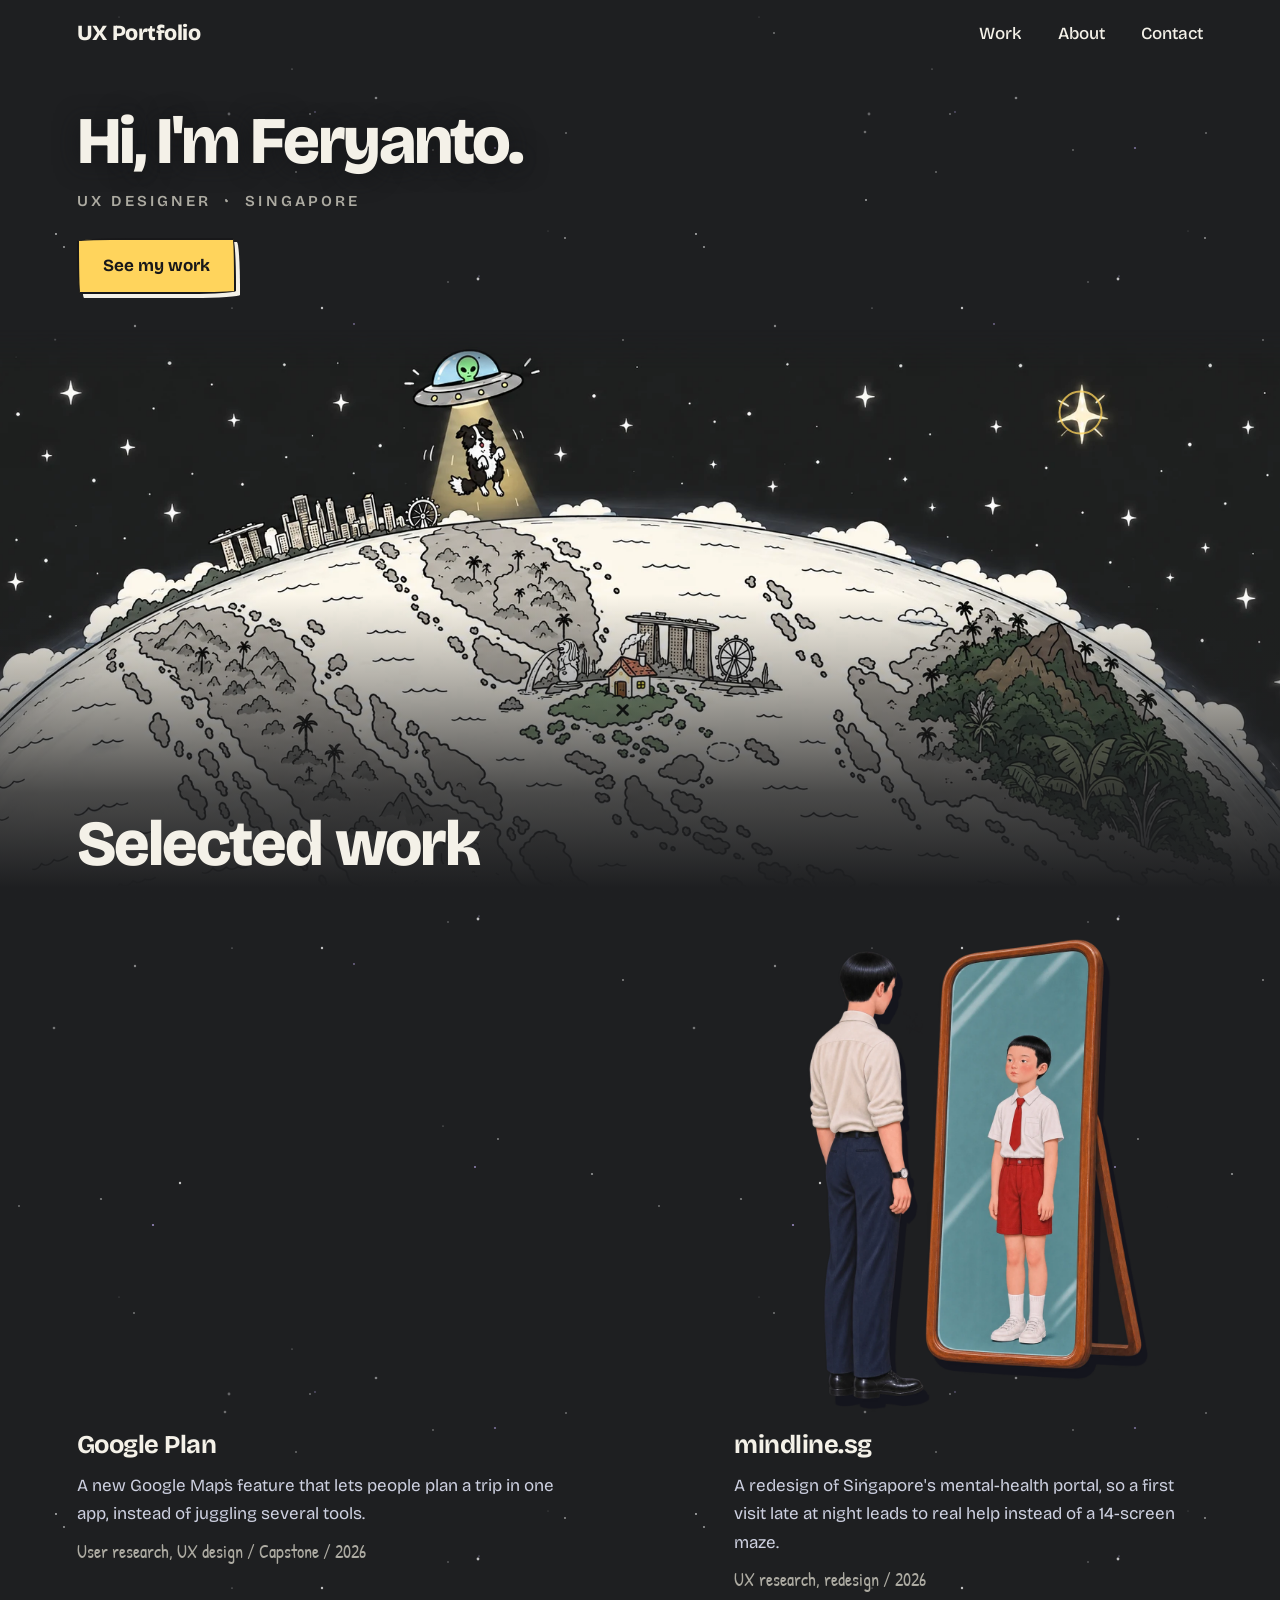
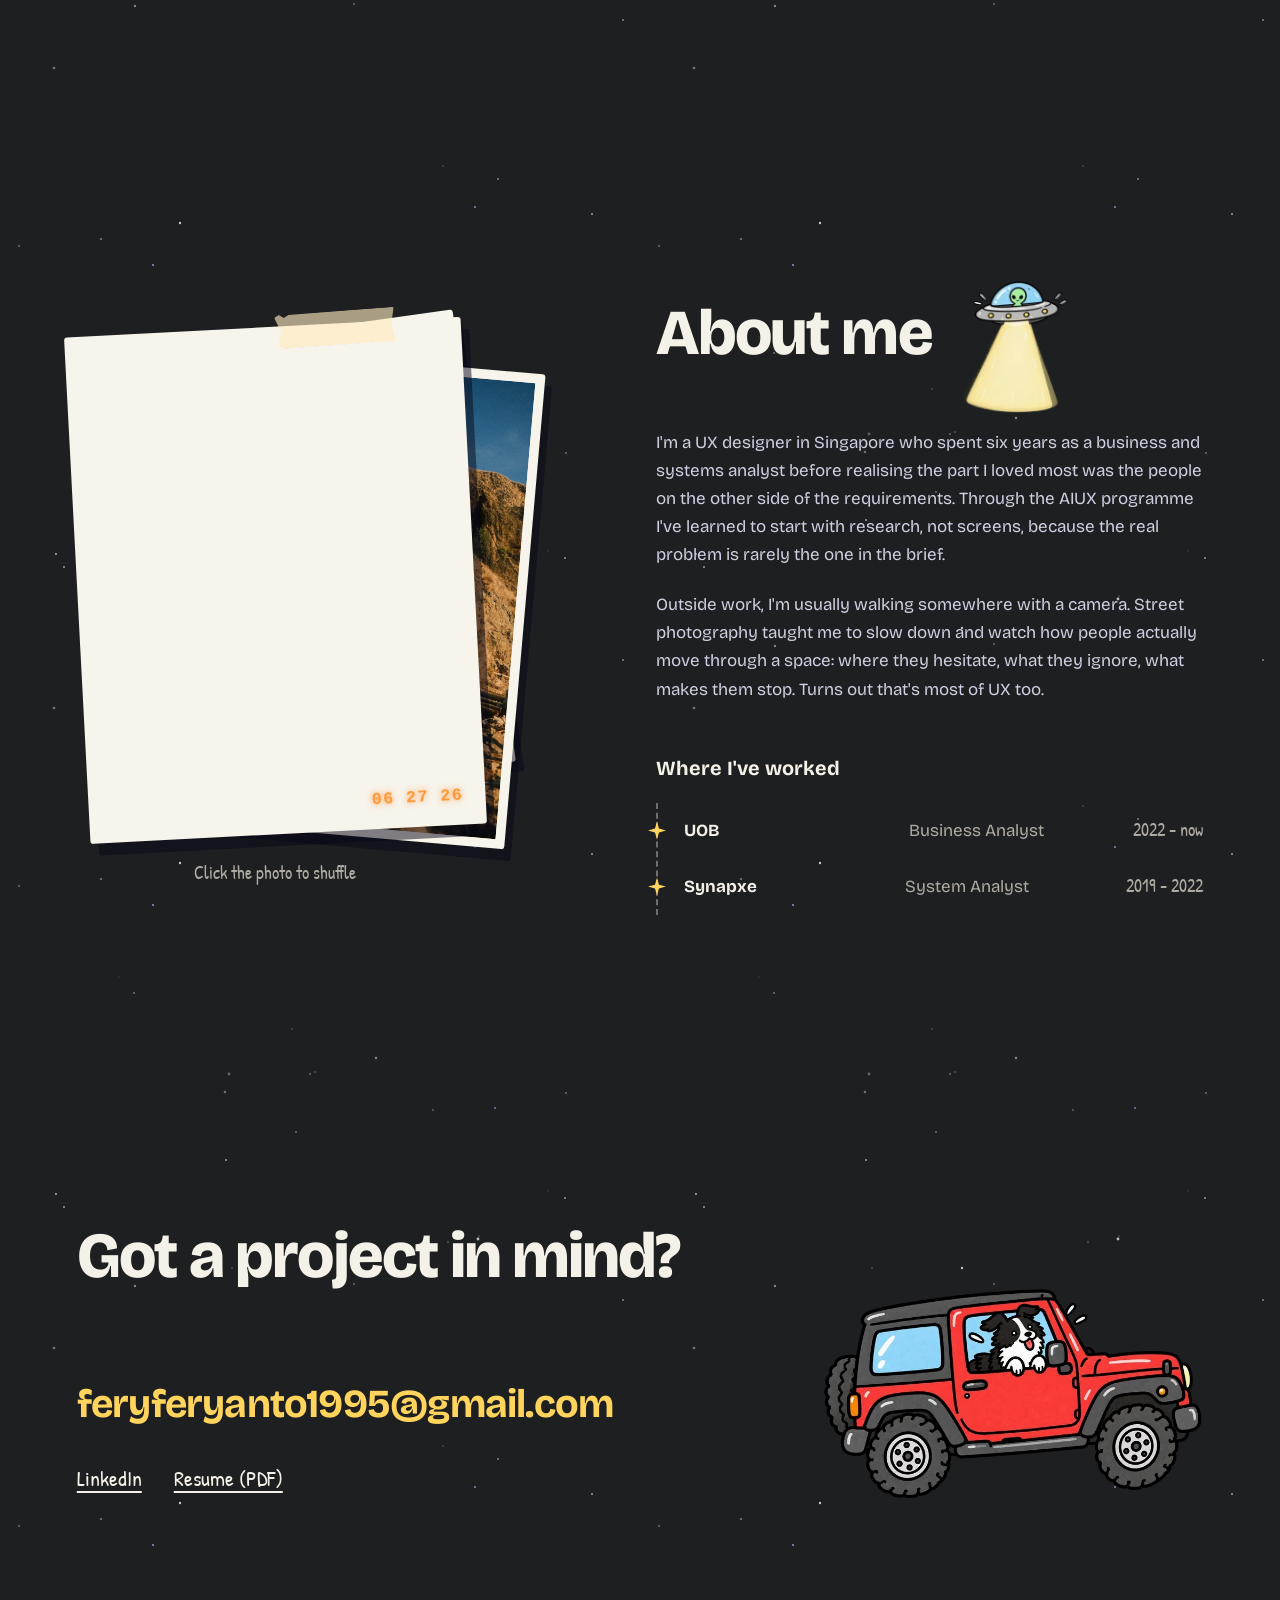
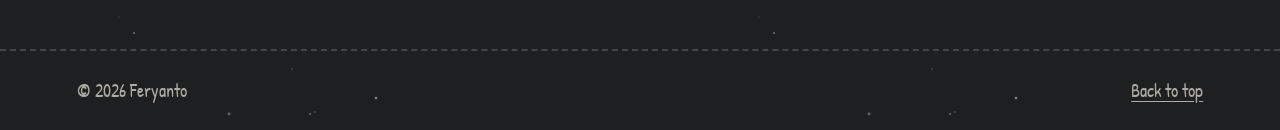
==== commit 50d41723: "mindline card flips from the mirror illustration to the promo video The mindline cover is now the mi" ====
--- a/index.html
+++ b/index.html
@@ -70,12 +70,12 @@
         <article class="project project-a reveal">
           <a href="#" class="project-link">
             <!-- Stamp turns over on hover/focus (like a postcard) to show the motion piece on its back. -->
-            <div class="cover cover-stamp">
-              <div class="stamp-flip">
-                <div class="stamp-face stamp-front">
+            <div class="cover cover-flip">
+              <div class="flip stamp-flip">
+                <div class="flip-face stamp-front">
                   <img src="assets/vintage-stamp.webp" width="1672" height="941" alt="Vintage Japanese postage stamp: Mount Fuji behind a tree and a field of orange marigolds" loading="lazy" decoding="async">
                 </div>
-                <div class="stamp-face stamp-back" aria-hidden="true">
+                <div class="flip-face flip-back stamp-back" aria-hidden="true">
                   <!-- TODO: placeholder clip; swap in the real Google Plan motion design (same file name, 16:9) -->
                   <video src="assets/google-plan-motion.mp4" muted loop playsinline preload="none"></video>
                 </div>
@@ -88,8 +88,16 @@
         </article>
         <article class="project project-b reveal">
           <a href="mindline/" class="project-link">
-            <div class="cover cover-video">
-              <video src="assets/mindline-30s.mp4" width="1080" height="1080" autoplay muted loop playsinline preload="metadata" aria-label="mindline.sg promo: the redesigned help-seeking flow"></video>
+            <!-- Turns over on hover/focus to the 30s promo; a click still opens the case study. -->
+            <div class="cover cover-flip">
+              <div class="flip">
+                <div class="flip-face mindline-front">
+                  <img src="assets/mindline-hero.webp" width="1254" height="1254" alt="A man in a mirror sees his younger self in a school uniform looking back" loading="lazy" decoding="async">
+                </div>
+                <div class="flip-face flip-back mindline-back" aria-hidden="true">
+                  <video src="assets/mindline-30s.mp4" muted loop playsinline preload="none"></video>
+                </div>
+              </div>
             </div>
             <h3>mindline.sg</h3>
             <p>A redesign of Singapore's mental-health portal, so a first visit late at night leads to real help instead of a 14-screen maze.</p>
--- a/style.css
+++ b/style.css
@@ -217,33 +217,39 @@
 }
 /* Orbit card: the 3D mark fills the card edge to edge (no frame), lifted off the page by a
    soft layered shadow, the way bbit garden presents it. */
-.cover-orbit, .cover-video {
+.cover-orbit {
   aspect-ratio: 900 / 842 !important; border: 0; border-radius: 24px !important; overflow: hidden; background: #1B1A3A;
   box-shadow: 0 1px 2px rgba(0, 0, 0, .1), 0 8px 18px rgba(0, 0, 0, .12), 0 26px 52px rgba(0, 0, 0, .18), 0 56px 110px rgba(0, 0, 0, .2);
   transition: transform .6s var(--ease), box-shadow .6s var(--ease);
 }
-.cover-video { aspect-ratio: 1 / 1 !important; background: #000; }
-.cover-orbit img, .cover-video video { width: 100%; height: 100%; object-fit: cover; transition: transform .8s var(--ease); }
-.project-link:hover .cover-orbit, .project-link:hover .cover-video { border: 0; transform: translateY(-6px); }
-.project-link:hover .cover-orbit img, .project-link:hover .cover-video video { transform: scale(1.04); }
+.cover-orbit img { width: 100%; height: 100%; object-fit: cover; transition: transform .8s var(--ease); }
+.project-link:hover .cover-orbit { border: 0; transform: translateY(-6px); }
+.project-link:hover .cover-orbit img { transform: scale(1.04); }
 .project-b .cover { aspect-ratio: 4 / 5; border-radius: var(--wobble-2); }
 /* Stamp cover: a 3D card that turns over on hover/focus, like the postcards on poorviii.vercel.app
    (perspective 1440px, .5s cubic-bezier(.2,.78,.2,1)). The 4:3 box keeps it level with the video card. */
-.cover-stamp { border: 0; background: none; perspective: 1440px; }
-.project-link:hover .cover.cover-stamp { transform: none; }
-.stamp-flip { position: relative; width: 100%; aspect-ratio: 1672 / 941; transform-style: preserve-3d; transition: transform .5s cubic-bezier(.2, .78, .2, 1); }
-.project-link.is-flipped .stamp-flip { transform: rotateY(180deg); }
-@media (hover: hover) { .project-link:hover .stamp-flip { transform: rotateY(180deg); } }
-.project-link:focus-visible .stamp-flip { transform: rotateY(180deg); }
-.stamp-face { position: absolute; inset: 0; -webkit-backface-visibility: hidden; backface-visibility: hidden; }
+.cover-flip { border: 0; background: none; perspective: 1440px; }
+.project-link:hover .cover.cover-flip { transform: none; }
+.flip { position: relative; width: 100%; height: 100%; transform-style: preserve-3d; transition: transform .5s cubic-bezier(.2, .78, .2, 1); }
+.project-link.is-flipped .flip { transform: rotateY(180deg); }
+@media (hover: hover) { .project-link:hover .flip { transform: rotateY(180deg); } }
+.project-link:focus-visible .flip { transform: rotateY(180deg); }
+.flip-face { position: absolute; inset: 0; -webkit-backface-visibility: hidden; backface-visibility: hidden; }
+.flip-back { transform: rotateY(180deg); }
+.stamp-flip { height: auto; aspect-ratio: 1672 / 941; }
 .stamp-front img { width: 100%; height: 100%; filter: drop-shadow(6px 10px 0 rgba(8, 9, 24, .5)); }
 /* Back: the stamp's own perforated outline (its alpha as a mask), cream paper, the clip where the art was. */
 .stamp-back {
-  transform: rotateY(180deg); background: #F6E9D0;
+  background: #F6E9D0;
   -webkit-mask: url("assets/vintage-stamp.webp") center / 100% 100% no-repeat; mask: url("assets/vintage-stamp.webp") center / 100% 100% no-repeat;
 }
 .stamp-back video { position: absolute; inset: 6.7% 5% 9.6%; width: 90%; height: 83.7%; object-fit: cover; border-radius: 6px; box-shadow: 0 0 0 3px #F6E9D0, 0 0 0 5px #A3402E; background: #3E7A4A; }
-@media (prefers-reduced-motion: reduce) { .stamp-flip { transition: none; } }
+/* mindline card: the mirror illustration on the front, the 30s promo on the back (square, like the old video card) */
+.project-b .cover-flip { aspect-ratio: 1 / 1; }
+.mindline-front img { width: 100%; height: 100%; object-fit: contain; filter: drop-shadow(6px 10px 0 rgba(8, 9, 24, .45)); }
+.mindline-back { border-radius: 24px; overflow: hidden; background: #F7F0FF; box-shadow: 0 1px 2px rgba(0, 0, 0, .1), 0 8px 18px rgba(0, 0, 0, .12), 0 26px 52px rgba(0, 0, 0, .18); }
+.mindline-back video { width: 100%; height: 100%; object-fit: cover; }
+@media (prefers-reduced-motion: reduce) { .flip { transition: none; } }
 .project-link:hover .cover { transform: translateY(-6px) rotate(-1deg); border-color: var(--accent); }
 .project h3 { margin: 22px 0 6px; font-size: 1.6rem; font-weight: 700; letter-spacing: -.02em; }
 .project-link:hover h3 { text-decoration: underline wavy var(--accent) 1.5px; text-underline-offset: 7px; }
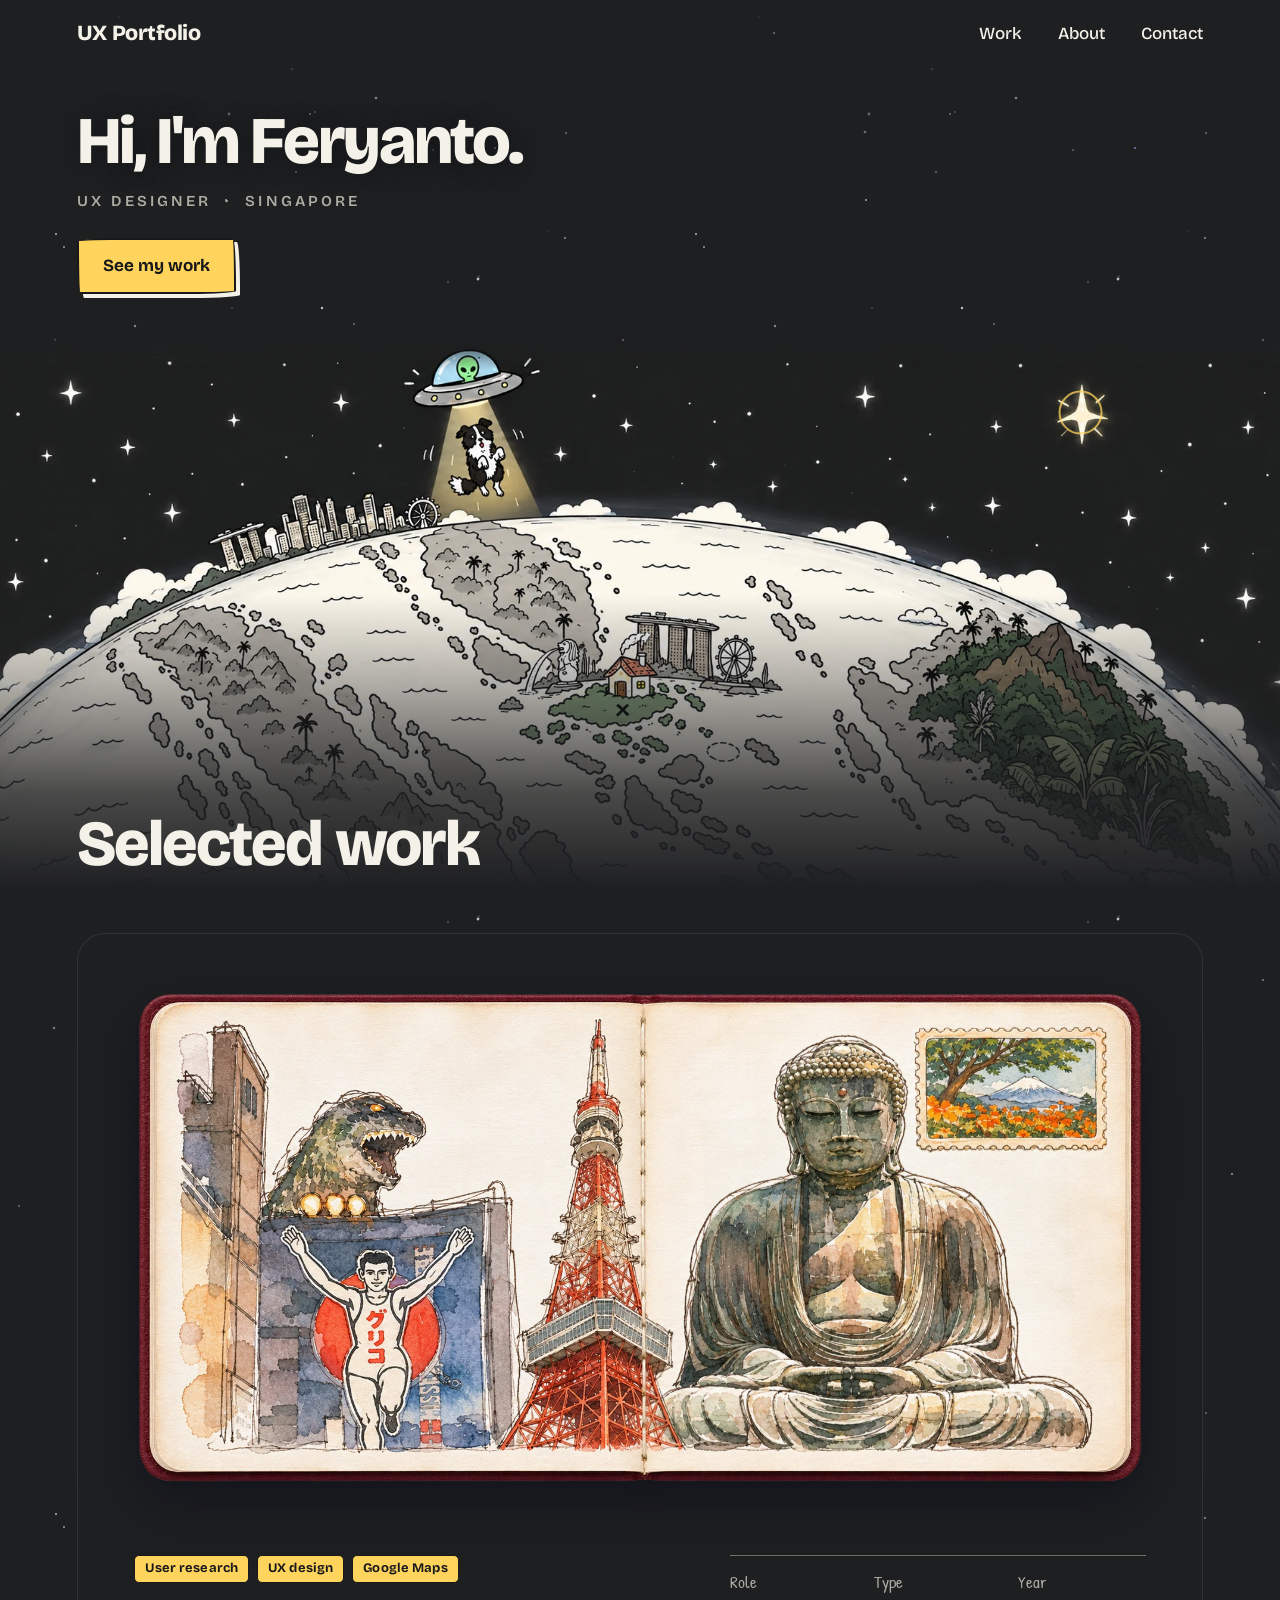
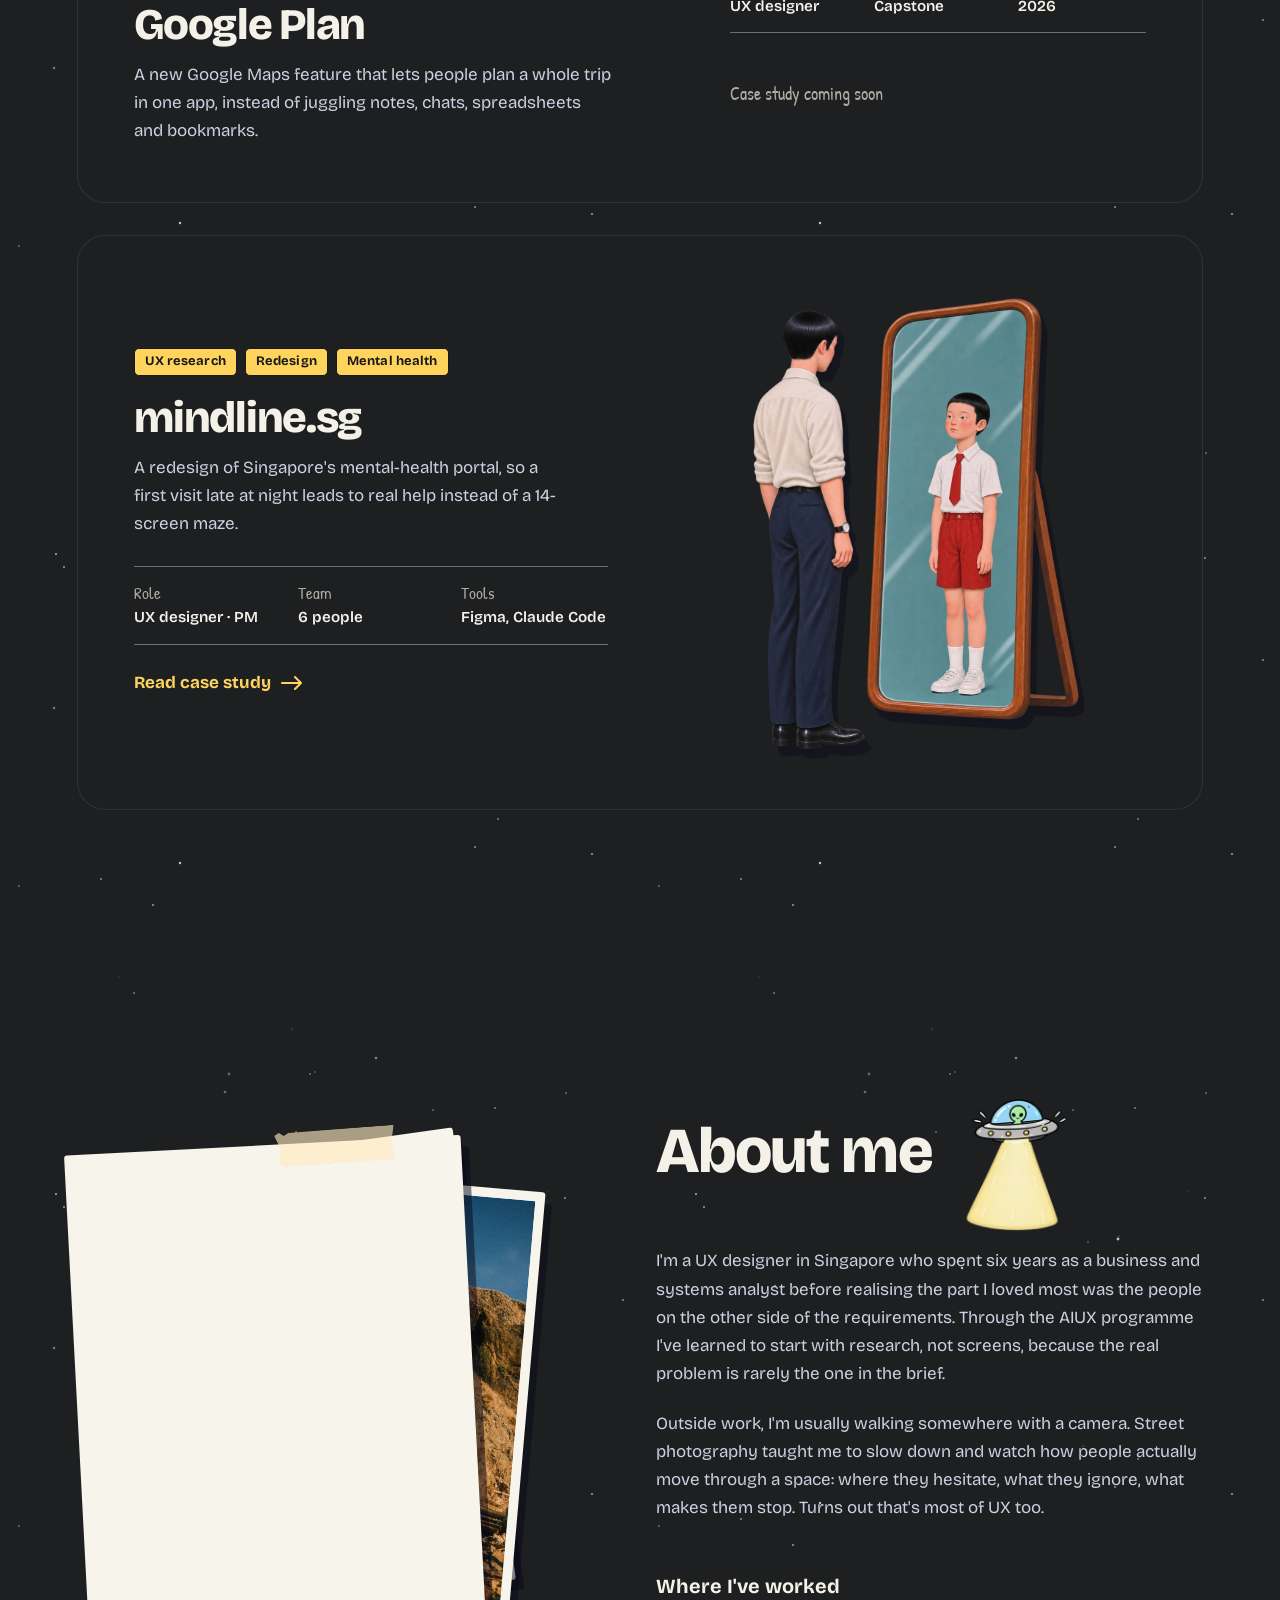
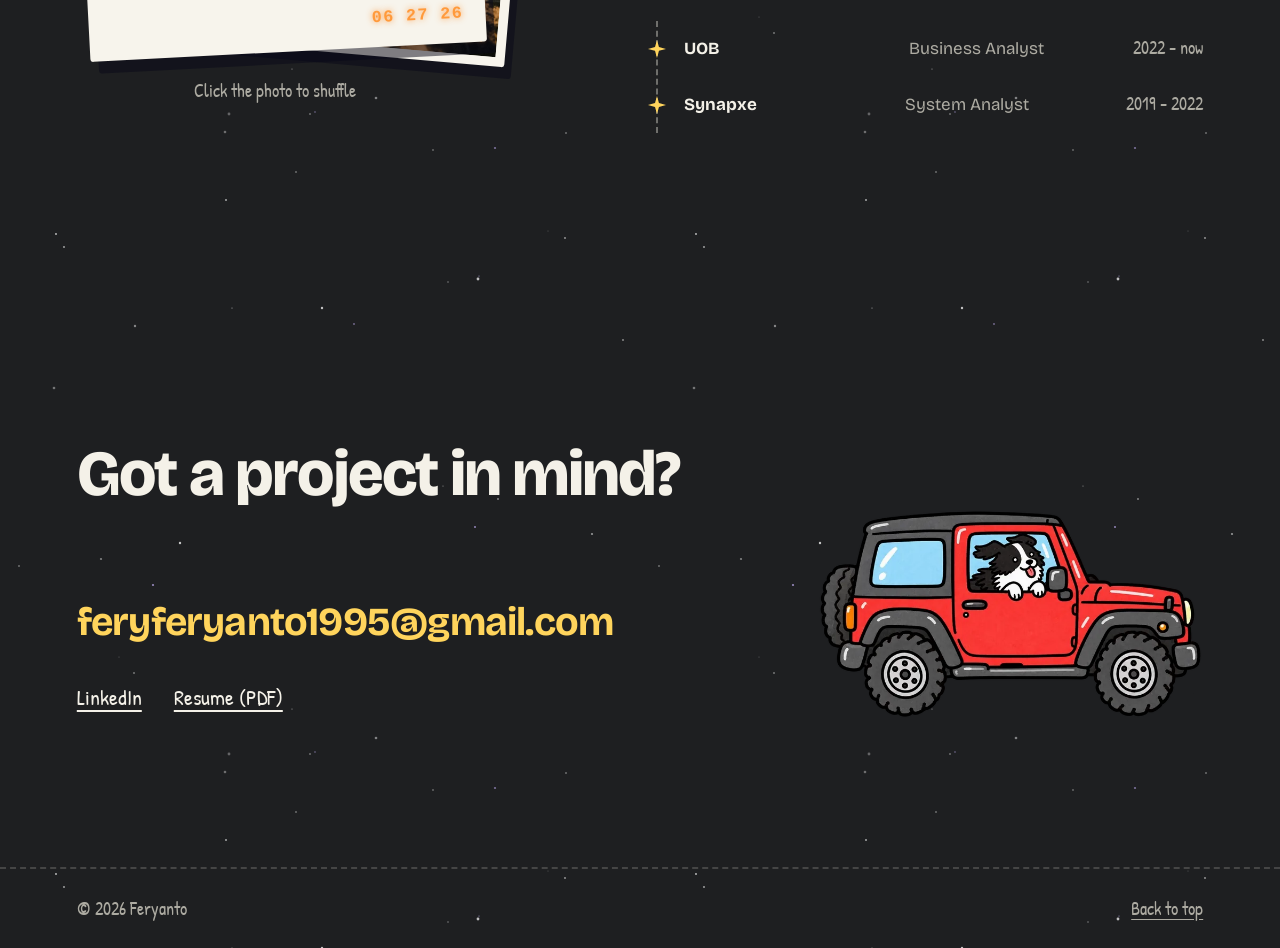
==== commit faa234f9: "Selected work panels; Google Plan becomes a travel journal with a page turn - Each project is one pa" ====
--- a/index.html
+++ b/index.html
@@ -66,42 +66,68 @@
 
     <section id="work" class="work">
       <h2 class="reveal">Selected work</h2>
-      <div class="work-grid">
+      <div class="work-list">
         <article class="project project-a reveal">
           <a href="#" class="project-link">
-            <!-- Stamp turns over on hover/focus (like a postcard) to show the motion piece on its back. -->
-            <div class="cover cover-flip">
-              <div class="flip stamp-flip">
-                <div class="flip-face stamp-front">
-                  <img src="assets/vintage-stamp.webp" width="1672" height="941" alt="Vintage Japanese postage stamp: Mount Fuji behind a tree and a field of orange marigolds" loading="lazy" decoding="async">
-                </div>
-                <div class="flip-face flip-back stamp-back" aria-hidden="true">
-                  <!-- TODO: placeholder clip; swap in the real Google Plan motion design (same file name, 16:9) -->
-                  <video src="assets/google-plan-motion.mp4" muted loop playsinline preload="none"></video>
+            <div class="project-visual">
+              <!-- Travel journal: on hover/focus the right-hand page turns over on the spine, like a real book,
+                   revealing the next spread with the motion piece taped in. -->
+              <div class="cover cover-flip cover-book">
+                <div class="journal">
+                  <img class="journal-spread" src="assets/travel-journal.webp" width="1700" height="862" alt="An open travel sketchbook of Japan: Godzilla above a Glico sign, Tokyo Tower, the Great Buddha of Kamakura and a Mount Fuji stamp" loading="lazy" decoding="async">
+                  <div class="journal-next" aria-hidden="true">
+                    <figure class="journal-clip">
+                      <!-- TODO: placeholder clip; swap in the real Google Plan motion design (same file name, 16:9) -->
+                      <video src="assets/google-plan-motion.mp4" muted loop playsinline preload="none"></video>
+                    </figure>
+                    <p class="journal-note">motion study, coming soon</p>
+                  </div>
+                  <div class="journal-leaf" aria-hidden="true">
+                    <div class="leaf-face leaf-front"><img src="assets/travel-journal.webp" width="1700" height="862" alt="" loading="lazy" decoding="async"></div>
+                    <div class="leaf-face leaf-back"><p class="journal-title">Google Plan</p><p class="journal-note">one app for the whole trip</p></div>
+                  </div>
                 </div>
               </div>
             </div>
-            <h3>Google Plan</h3>
-            <p>A new Google Maps feature that lets people plan a trip in one app, instead of juggling several tools.</p>
-            <p class="meta">User research, UX design <span aria-hidden="true">/</span> Capstone <span aria-hidden="true">/</span> 2026</p>
+            <div class="project-body">
+              <ul class="tags" aria-label="Disciplines"><li>User research</li><li>UX design</li><li>Google Maps</li></ul>
+              <h3>Google Plan</h3>
+              <p>A new Google Maps feature that lets people plan a whole trip in one app, instead of juggling notes, chats, spreadsheets and bookmarks.</p>
+              <dl class="facts">
+                <div><dt>Role</dt><dd>UX designer</dd></div>
+                <div><dt>Type</dt><dd>Capstone</dd></div>
+                <div><dt>Year</dt><dd>2026</dd></div>
+              </dl>
+              <span class="project-cta is-soon">Case study coming soon</span>
+            </div>
           </a>
         </article>
         <article class="project project-b reveal">
           <a href="mindline/" class="project-link">
-            <!-- Turns over on hover/focus to the 30s promo; a click still opens the case study. -->
-            <div class="cover cover-flip">
-              <div class="flip">
-                <div class="flip-face mindline-front">
-                  <img src="assets/mindline-hero.webp" width="1254" height="1254" alt="A man in a mirror sees his younger self in a school uniform looking back" loading="lazy" decoding="async">
-                </div>
-                <div class="flip-face flip-back mindline-back" aria-hidden="true">
-                  <video src="assets/mindline-30s.mp4" muted loop playsinline preload="none"></video>
+            <div class="project-visual">
+              <!-- Turns over on hover/focus to the 30s promo; a click still opens the case study. -->
+              <div class="cover cover-flip">
+                <div class="flip">
+                  <div class="flip-face mindline-front">
+                    <img src="assets/mindline-hero.webp" width="1254" height="1254" alt="A man in a mirror sees his younger self in a school uniform looking back" loading="lazy" decoding="async">
+                  </div>
+                  <div class="flip-face flip-back mindline-back" aria-hidden="true">
+                    <video src="assets/mindline-30s.mp4" muted loop playsinline preload="none"></video>
+                  </div>
                 </div>
               </div>
             </div>
-            <h3>mindline.sg</h3>
-            <p>A redesign of Singapore's mental-health portal, so a first visit late at night leads to real help instead of a 14-screen maze.</p>
-            <p class="meta">UX research, redesign <span aria-hidden="true">/</span> 2026</p>
+            <div class="project-body">
+              <ul class="tags" aria-label="Disciplines"><li>UX research</li><li>Redesign</li><li>Mental health</li></ul>
+              <h3>mindline.sg</h3>
+              <p>A redesign of Singapore's mental-health portal, so a first visit late at night leads to real help instead of a 14-screen maze.</p>
+              <dl class="facts">
+                <div><dt>Role</dt><dd>UX designer · PM</dd></div>
+                <div><dt>Team</dt><dd>6 people</dd></div>
+                <div><dt>Tools</dt><dd>Figma, Claude Code</dd></div>
+              </dl>
+              <span class="project-cta">Read case study <svg class="arrow" viewBox="0 0 22 14" width="22" height="14" aria-hidden="true"><path d="M1 7h19M14 1l6 6-6 6" fill="none" stroke="currentColor" stroke-width="2" stroke-linecap="round" stroke-linejoin="round"/></svg></span>
+            </div>
           </a>
         </article>
       </div>
--- a/style.css
+++ b/style.css
@@ -193,7 +193,7 @@
     .hero-copy { animation: lift linear both; animation-timeline: --hero; animation-range: exit 0% exit 45%; }
     /* The heading rises as the hero leaves, so it never sits on top of the globe at rest. */
     .work > h2 { animation: rise linear both; animation-timeline: --hero; animation-range: exit 5% exit 55%; }
-    .work-grid { animation: rise linear both; animation-timeline: view(); animation-range: entry 0% entry 90%; }
+    .work-list { animation: rise linear both; animation-timeline: view(); animation-range: entry 0% entry 90%; }
     @keyframes sink { to { transform: translateY(25%); opacity: 0; } }
     @keyframes lift { to { transform: translateY(-48px); opacity: 0; } }
     @keyframes rise { from { transform: translateY(70px); opacity: 0; } }
@@ -203,8 +203,47 @@
 h2 { margin: 0; font-weight: 800; letter-spacing: -.03em; line-height: 1.05; font-size: clamp(2.3rem, 5vw, 4rem); }
 
 /* 4fr/3fr: a 4:3 cover and a square cover come out the same height, so the two cards line up. */
-.work-grid { display: grid; grid-template-columns: 4fr 3fr; gap: 32px; margin-top: 56px; }
-.project-link { display: block; text-decoration: none; }
+/* Projects: one panel each, visual and text on an even split, sides alternating. Text blocks share
+   a width and centre against their visual, so both rows line up on the same two columns. */
+.work-list { display: grid; gap: 32px; margin-top: 56px; }
+.project-link {
+  display: grid; grid-template-columns: 1fr 1fr; align-items: center; gap: clamp(32px, 5vw, 80px);
+  padding: clamp(28px, 4.5vw, 64px); border-radius: 28px; text-decoration: none;
+  background: var(--night); box-shadow: inset 0 0 0 1px color-mix(in srgb, var(--chalk) 9%, transparent);
+}
+.project-b .project-visual { order: 2; }
+.project-visual { position: relative; }
+/* Google Plan spans the panel: the travel journal runs edge to edge of the content box, text underneath.
+   Tags, title and pitch on the left; the facts start on the same line as the tags and end on the
+   journal's right edge, with the link under them. */
+.project-a .project-link { grid-template-columns: 1fr; gap: clamp(32px, 4vw, 56px); }
+.project-a .project-body { display: grid; grid-template-columns: minmax(0, 1fr) minmax(0, 26rem); column-gap: clamp(32px, 5vw, 80px); align-items: start; }
+.project-a .project-body > .tags, .project-a .project-body > h3, .project-a .project-body > p { grid-column: 1; }
+.project-a .project-body > .facts { grid-column: 2; grid-row: 1 / span 2; margin: 0; }
+.project-a .project-body > .project-cta { grid-column: 2; grid-row: 3; align-self: start; margin-top: 20px; }
+.project-b .project-visual { justify-self: center; width: min(100%, 460px); }
+.project-body { min-width: 0; }
+.tags { display: flex; flex-wrap: wrap; gap: 8px; margin: 0 0 20px; padding: 0; list-style: none; }
+.tags li { padding: 5px 10px 6px; border: 1.5px solid var(--ink); border-radius: 5px; background: var(--star); color: var(--ink); font: 700 .8125rem/1.2 var(--display); letter-spacing: .01em; }
+.facts { display: grid; grid-template-columns: repeat(3, minmax(0, 1fr)); gap: 16px; margin: 28px 0 0; padding: 16px 0; border-block: 1px solid var(--line); }
+.facts dt { font: 1.05rem/1.2 var(--hand); color: var(--mute); }
+.facts dd { margin: 4px 0 0; font-weight: 600; font-size: .95rem; line-height: 1.35; color: var(--chalk); }
+.project-cta { display: inline-flex; align-items: center; gap: 10px; margin-top: 24px; font-weight: 700; color: var(--accent); }
+.project-cta .arrow { transition: transform .4s var(--ease); }
+.project-link:hover .project-cta .arrow, .project-link:focus-visible .project-cta .arrow { transform: translateX(5px); }
+.project-cta.is-soon { color: var(--mute); font: 1.15rem var(--hand); }
+@media (max-width: 960px) {
+  .project-link { grid-template-columns: 1fr; gap: 36px; }
+  .project-a .project-body { display: block; }
+  .project-a .project-body > .facts { margin-top: 28px; }
+  .project-b .project-visual { order: 0; width: min(100%, 420px); }
+}
+@media (max-width: 560px) {
+  /* three columns squeeze longer values onto several lines: stack as label / value rows */
+  .facts { grid-template-columns: 1fr; gap: 10px; }
+  .facts div { display: flex; justify-content: space-between; align-items: baseline; gap: 16px; }
+  .facts dd { margin: 0; text-align: right; }
+}
 .cover {
   display: grid; place-items: center; text-align: center;
   aspect-ratio: 4 / 3; border: 2px dashed var(--line); border-radius: var(--wobble);
@@ -225,10 +264,9 @@
 .cover-orbit img { width: 100%; height: 100%; object-fit: cover; transition: transform .8s var(--ease); }
 .project-link:hover .cover-orbit { border: 0; transform: translateY(-6px); }
 .project-link:hover .cover-orbit img { transform: scale(1.04); }
-.project-b .cover { aspect-ratio: 4 / 5; border-radius: var(--wobble-2); }
 /* Stamp cover: a 3D card that turns over on hover/focus, like the postcards on poorviii.vercel.app
    (perspective 1440px, .5s cubic-bezier(.2,.78,.2,1)). The 4:3 box keeps it level with the video card. */
-.cover-flip { border: 0; background: none; perspective: 1440px; }
+.cover.cover-flip { aspect-ratio: auto; border: 0; border-radius: 0; background: none; perspective: 1440px; }
 .project-link:hover .cover.cover-flip { transform: none; }
 .flip { position: relative; width: 100%; height: 100%; transform-style: preserve-3d; transition: transform .5s cubic-bezier(.2, .78, .2, 1); }
 .project-link.is-flipped .flip { transform: rotateY(180deg); }
@@ -236,25 +274,49 @@
 .project-link:focus-visible .flip { transform: rotateY(180deg); }
 .flip-face { position: absolute; inset: 0; -webkit-backface-visibility: hidden; backface-visibility: hidden; }
 .flip-back { transform: rotateY(180deg); }
-.stamp-flip { height: auto; aspect-ratio: 1672 / 941; }
-.stamp-front img { width: 100%; height: 100%; filter: drop-shadow(6px 10px 0 rgba(8, 9, 24, .5)); }
-/* Back: the stamp's own perforated outline (its alpha as a mask), cream paper, the clip where the art was. */
-.stamp-back {
-  background: #F6E9D0;
-  -webkit-mask: url("assets/vintage-stamp.webp") center / 100% 100% no-repeat; mask: url("assets/vintage-stamp.webp") center / 100% 100% no-repeat;
-}
-.stamp-back video { position: absolute; inset: 6.7% 5% 9.6%; width: 90%; height: 83.7%; object-fit: cover; border-radius: 6px; box-shadow: 0 0 0 3px #F6E9D0, 0 0 0 5px #A3402E; background: #3E7A4A; }
+/* Google Plan travel journal. The leaf is an exact crop of the drawn right-hand page (x 857-1675,
+   y 18-806 of the 1700x862 art), so at rest it is invisible; on hover it swings on the spine like the
+   page turn in Framer's 3D Flipping Book (perspective 2500px, origin at the spine) and lands as the
+   new left page, uncovering the next right-hand page with the clip taped in. */
+.cover-book { perspective: 2500px; }
+.journal { position: relative; width: 100%; aspect-ratio: 1700 / 862; transform-style: preserve-3d; }
+.journal-spread { display: block; width: 100%; height: 100%; filter: drop-shadow(0 22px 26px rgba(8, 9, 24, .5)); }
+.journal-next, .journal-leaf { position: absolute; left: 50.41%; top: 2.09%; width: 48.12%; height: 91.42%; }
+.journal-next {
+  display: grid; place-items: center; align-content: center; gap: 4%; border-radius: 0 2.2% 2.2% 0 / 0 2.3% 2.3% 0;
+  background: radial-gradient(120% 90% at 30% 40%, #F7EBD6, #EEDCBF); color: #4A3A2C;
+}
+/* shadow the lifting page casts on the next one: strong at the spine while it lifts, gone once it lands */
+.journal-next::before { content: ""; position: absolute; inset: 0; border-radius: inherit; background: linear-gradient(90deg, rgba(40, 24, 10, .45), transparent 38%); opacity: 1; transition: opacity .9s cubic-bezier(.645, .045, .355, 1); pointer-events: none; }
+.journal-clip { position: relative; width: 82%; margin: 0; padding: 3.5%; background: #FFFDF7; box-shadow: 0 6px 14px rgba(40, 24, 10, .22); rotate: -2.2deg; }
+.journal-clip::after { content: ""; position: absolute; top: -7%; left: 38%; width: 26%; height: 14%; background: rgba(214, 170, 120, .55); rotate: 3deg; } /* washi tape */
+.journal-clip video { display: block; width: 100%; aspect-ratio: 16 / 9; object-fit: cover; background: #3E7A4A; }
+.journal .journal-note { margin: 0; max-width: none; font: clamp(.95rem, 1.4vw, 1.25rem)/1.2 var(--hand); color: #5C4632; } /* ink on paper; beats .project p */
+.journal-leaf { transform: translateZ(1px); transform-origin: 0 50%; transform-style: preserve-3d; transition: transform .9s cubic-bezier(.645, .045, .355, 1); }
+.leaf-face { position: absolute; inset: 0; overflow: hidden; -webkit-backface-visibility: hidden; backface-visibility: hidden; border-radius: 0 2.2% 2.2% 0 / 0 2.3% 2.3% 0; }
+.leaf-front img { position: absolute; left: -104.77%; top: -2.284%; width: 207.82%; height: 109.39%; max-width: none; }
+/* the page darkens as it stands up off the spine */
+.leaf-front::after { content: ""; position: absolute; inset: 0; background: linear-gradient(90deg, rgba(40, 24, 10, .28), transparent 30%); opacity: 0; transition: opacity .45s ease; }
+.leaf-back {
+  transform: rotateY(180deg); border-radius: 2.2% 0 0 2.2% / 2.3% 0 0 2.3%;
+  display: flex; flex-direction: column; justify-content: center; align-items: center; gap: 2%;
+  background: linear-gradient(270deg, #E9D5B4, #F5E8D2 22%, #F7EBD6); color: #4A3A2C;
+}
+.journal .journal-title { margin: 0; max-width: none; color: #3B2C20; font: 800 clamp(1.4rem, 2.6vw, 2.4rem)/1 var(--display); letter-spacing: -.03em; }
+.project-link.is-flipped .journal-leaf, .project-link:focus-visible .journal-leaf { transform: translateZ(1px) rotateY(-180deg); } /* 1px lift keeps it off the spread's plane */
+@media (hover: hover) { .project-link:hover .journal-leaf { transform: translateZ(1px) rotateY(-180deg); } }
+.project-link.is-flipped .journal-next::before, .project-link:focus-visible .journal-next::before { opacity: 0; }
+@media (hover: hover) { .project-link:hover .journal-next::before { opacity: 0; } .project-link:hover .leaf-front::after { opacity: 1; } }
+@media (prefers-reduced-motion: reduce) { .journal-leaf, .journal-next::before { transition: none; } }
 /* mindline card: the mirror illustration on the front, the 30s promo on the back (square, like the old video card) */
-.project-b .cover-flip { aspect-ratio: 1 / 1; }
+.project-b .cover.cover-flip { aspect-ratio: 1 / 1; }
 .mindline-front img { width: 100%; height: 100%; object-fit: contain; filter: drop-shadow(6px 10px 0 rgba(8, 9, 24, .45)); }
 .mindline-back { border-radius: 24px; overflow: hidden; background: #F7F0FF; box-shadow: 0 1px 2px rgba(0, 0, 0, .1), 0 8px 18px rgba(0, 0, 0, .12), 0 26px 52px rgba(0, 0, 0, .18); }
 .mindline-back video { width: 100%; height: 100%; object-fit: cover; }
 @media (prefers-reduced-motion: reduce) { .flip { transition: none; } }
-.project-link:hover .cover { transform: translateY(-6px) rotate(-1deg); border-color: var(--accent); }
-.project h3 { margin: 22px 0 6px; font-size: 1.6rem; font-weight: 700; letter-spacing: -.02em; }
+.project h3 { margin: 0 0 12px; font-size: clamp(2rem, 3.4vw, 2.75rem); font-weight: 800; line-height: 1.05; letter-spacing: -.03em; color: var(--chalk); }
 .project-link:hover h3 { text-decoration: underline wavy var(--accent) 1.5px; text-underline-offset: 7px; }
-.project p { margin: 0; color: var(--body); max-width: 46ch; }
-.project .meta { margin-top: 10px; font: 1.15rem var(--hand); color: var(--mute); }
+.project p { margin: 0; color: var(--body); max-width: 48ch; text-wrap: pretty; }
 
 .about { display: grid; grid-template-columns: repeat(12, 1fr); gap: 32px; align-items: start; }
 /* Photo stack: click to send the front photo to the back. */
@@ -359,8 +421,8 @@
   .brand { font-size: 1.15rem; }
   .theme-mini { display: block; }
   .hero-copy { top: 80px; right: 16px; }
-  .work-grid, .about { grid-template-columns: 1fr; gap: 48px; }
-  .project-a, .project-b, .photos, .about-text { grid-column: auto; margin-top: 0; }
+  .about { grid-template-columns: 1fr; gap: 48px; }
+  .photos, .about-text { grid-column: auto; margin-top: 0; }
   .photos { width: min(78%, 320px); margin: 40px auto 0; padding-right: 0; }
   .xp li { grid-template-columns: 1fr; }
   .contact-body { grid-template-columns: 1fr; }
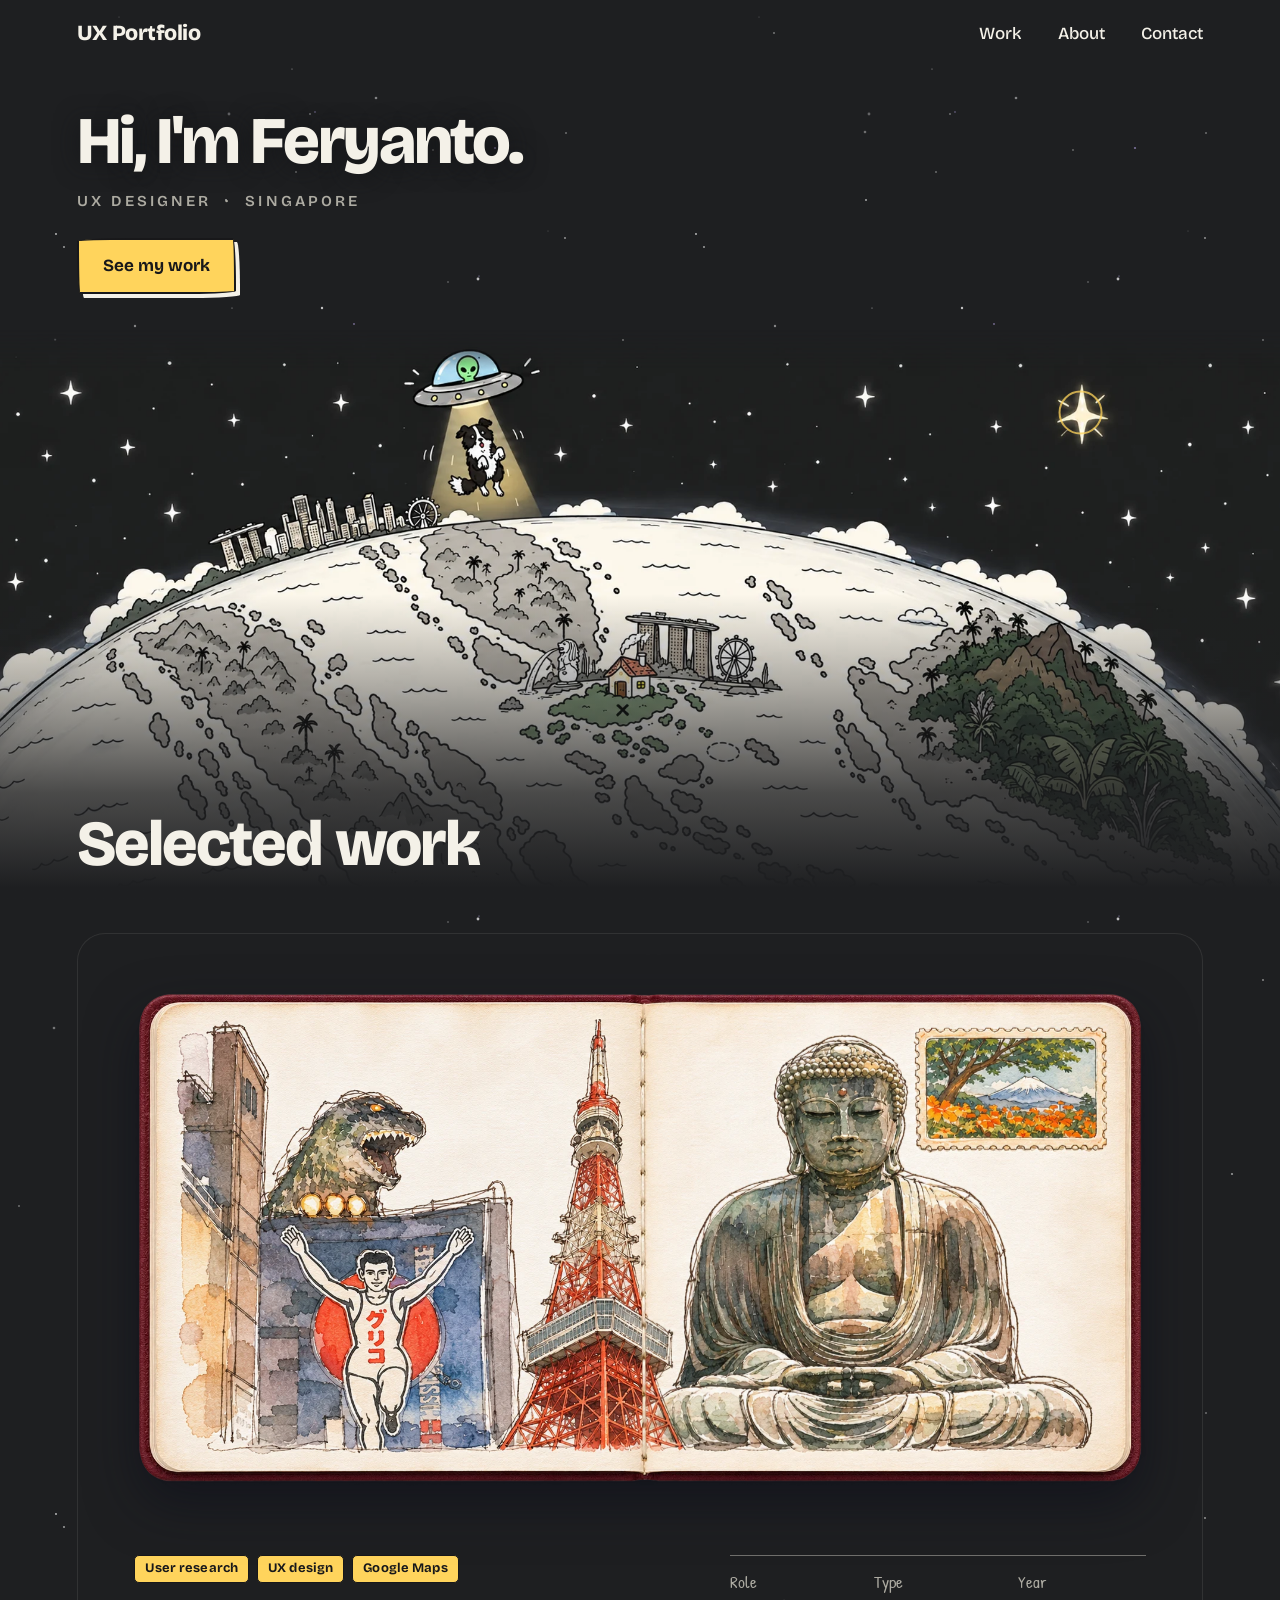
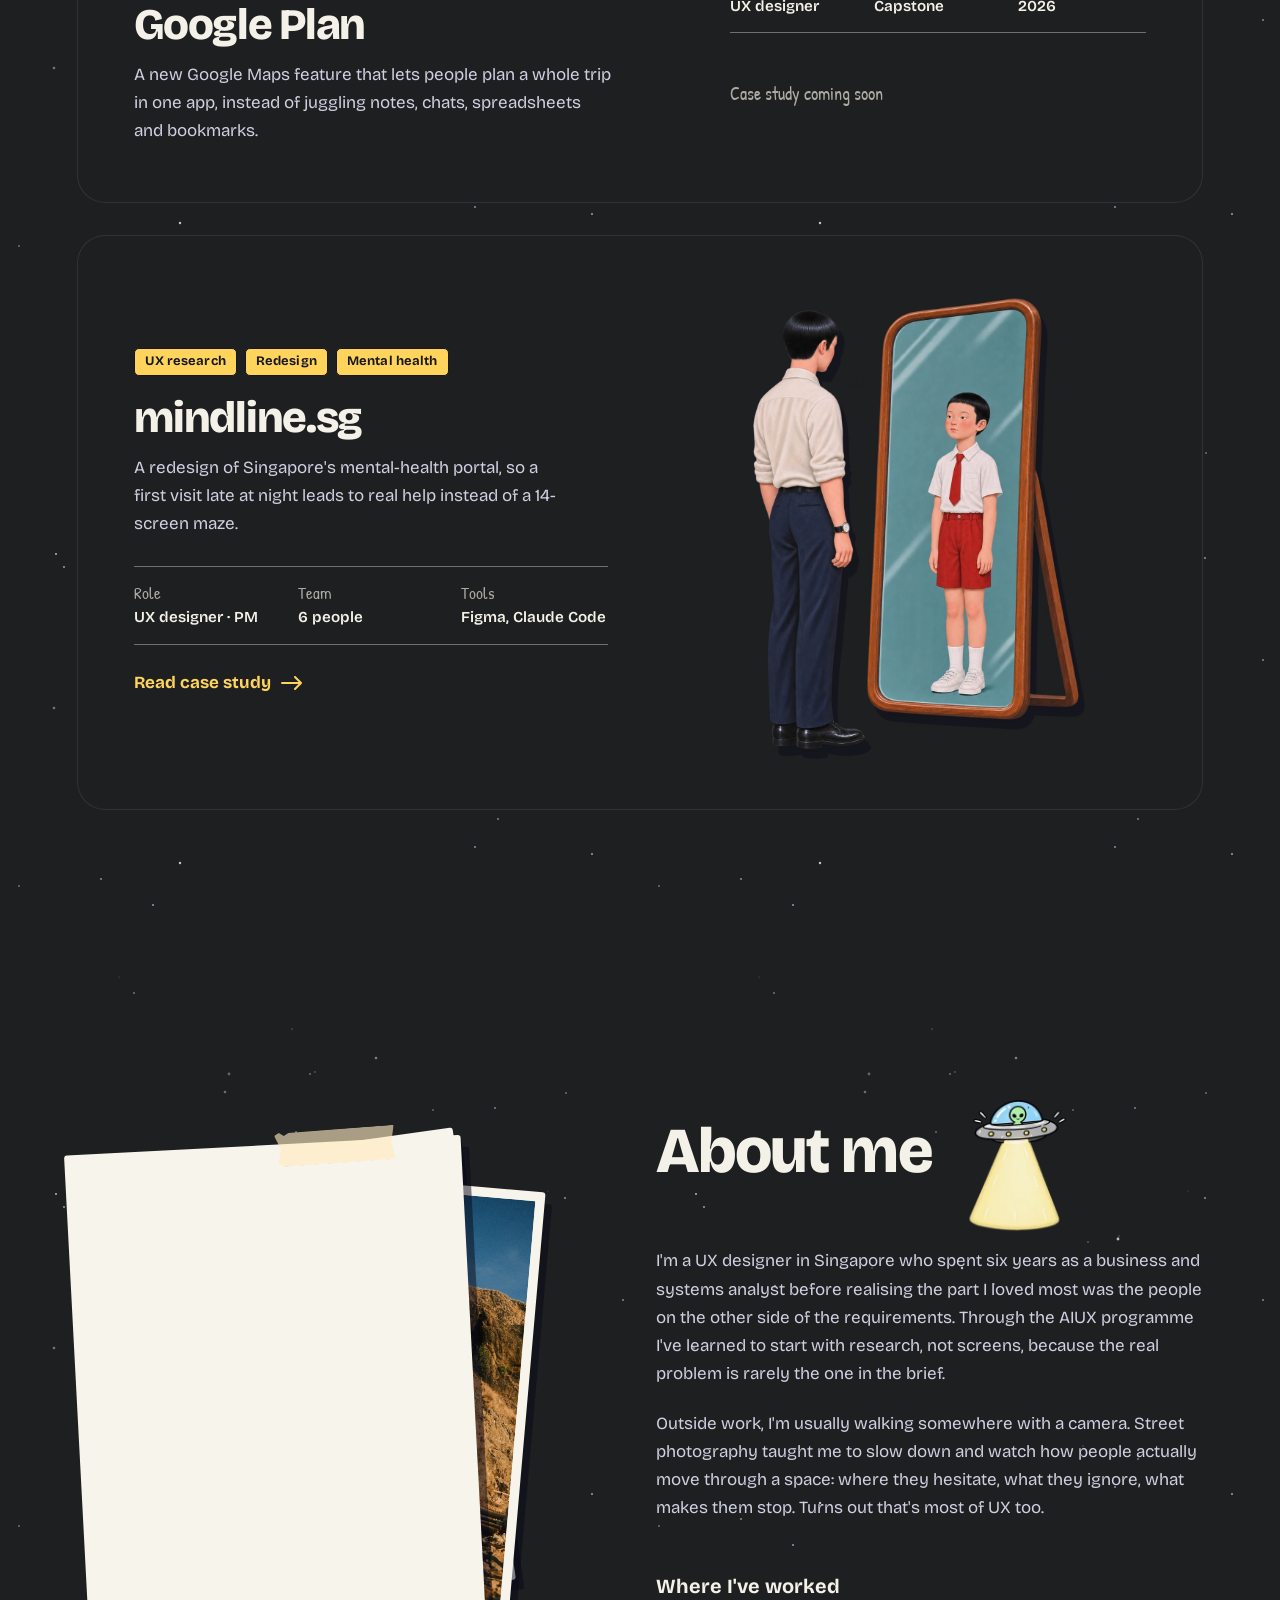
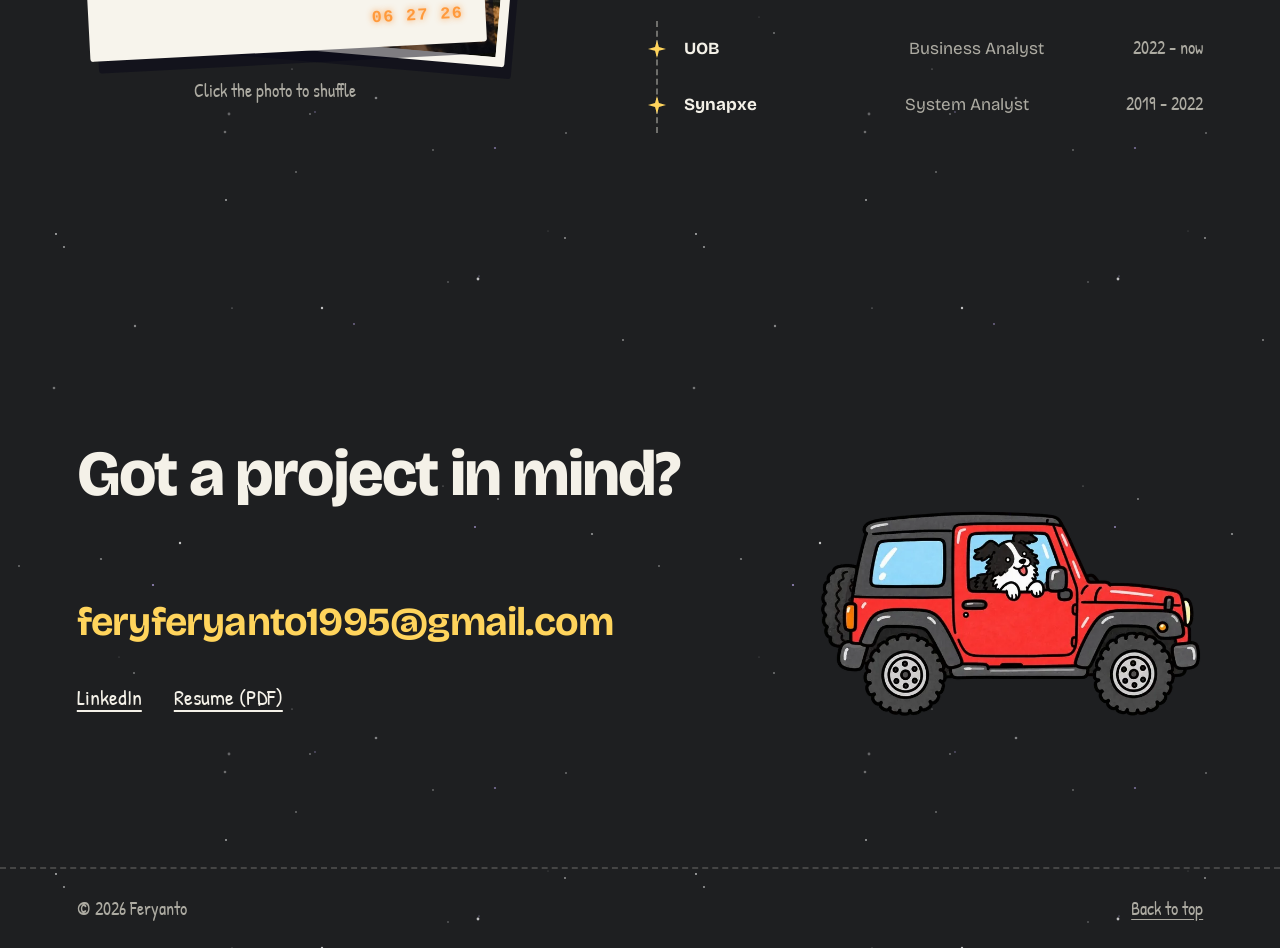
==== commit a9bf3bf9: "Journal page 4 plays the Google Plan pins-to-plan clip The page revealed by the journal's page turn " ====
--- a/index.html
+++ b/index.html
@@ -77,10 +77,8 @@
                   <img class="journal-spread" src="assets/travel-journal.webp" width="1700" height="862" alt="An open travel sketchbook of Japan: Godzilla above a Glico sign, Tokyo Tower, the Great Buddha of Kamakura and a Mount Fuji stamp" loading="lazy" decoding="async">
                   <div class="journal-next" aria-hidden="true">
                     <figure class="journal-clip">
-                      <!-- TODO: placeholder clip; swap in the real Google Plan motion design (same file name, 16:9) -->
-                      <video src="assets/google-plan-motion.mp4" muted loop playsinline preload="none"></video>
+                      <video src="assets/google-plan-pins-to-plan-1x1-web.mp4" poster="assets/google-plan-pins-to-plan-1x1-poster.jpg" muted loop playsinline preload="none"></video>
                     </figure>
-                    <p class="journal-note">motion study, coming soon</p>
                   </div>
                   <div class="journal-leaf" aria-hidden="true">
                     <div class="leaf-face leaf-front"><img src="assets/travel-journal.webp" width="1700" height="862" alt="" loading="lazy" decoding="async"></div>
--- a/style.css
+++ b/style.css
@@ -287,10 +287,11 @@
   background: radial-gradient(120% 90% at 30% 40%, #F7EBD6, #EEDCBF); color: #4A3A2C;
 }
 /* shadow the lifting page casts on the next one: strong at the spine while it lifts, gone once it lands */
-.journal-next::before { content: ""; position: absolute; inset: 0; border-radius: inherit; background: linear-gradient(90deg, rgba(40, 24, 10, .45), transparent 38%); opacity: 1; transition: opacity .9s cubic-bezier(.645, .045, .355, 1); pointer-events: none; }
-.journal-clip { position: relative; width: 82%; margin: 0; padding: 3.5%; background: #FFFDF7; box-shadow: 0 6px 14px rgba(40, 24, 10, .22); rotate: -2.2deg; }
-.journal-clip::after { content: ""; position: absolute; top: -7%; left: 38%; width: 26%; height: 14%; background: rgba(214, 170, 120, .55); rotate: 3deg; } /* washi tape */
-.journal-clip video { display: block; width: 100%; aspect-ratio: 16 / 9; object-fit: cover; background: #3E7A4A; }
+.journal-next::before { content: ""; position: absolute; inset: 0; z-index: 1; border-radius: inherit; background: linear-gradient(90deg, rgba(40, 24, 10, .45), transparent 38%); opacity: 1; transition: opacity .9s cubic-bezier(.645, .045, .355, 1); pointer-events: none; }
+/* page 4: the square clip takes 80% of the page (the page is nearly square, so 80% of its height
+   is also about 80% of its width), centred on the paper with a soft printed-in shadow */
+.journal-clip { position: relative; height: 80%; aspect-ratio: 1; margin: 0; overflow: hidden; border-radius: 6px; box-shadow: 0 6px 16px rgba(40, 24, 10, .2); }
+.journal-clip video { display: block; width: 100%; height: 100%; object-fit: cover; background: #F6F8FC; }
 .journal .journal-note { margin: 0; max-width: none; font: clamp(.95rem, 1.4vw, 1.25rem)/1.2 var(--hand); color: #5C4632; } /* ink on paper; beats .project p */
 .journal-leaf { transform: translateZ(1px); transform-origin: 0 50%; transform-style: preserve-3d; transition: transform .9s cubic-bezier(.645, .045, .355, 1); }
 .leaf-face { position: absolute; inset: 0; overflow: hidden; -webkit-backface-visibility: hidden; backface-visibility: hidden; border-radius: 0 2.2% 2.2% 0 / 0 2.3% 2.3% 0; }
